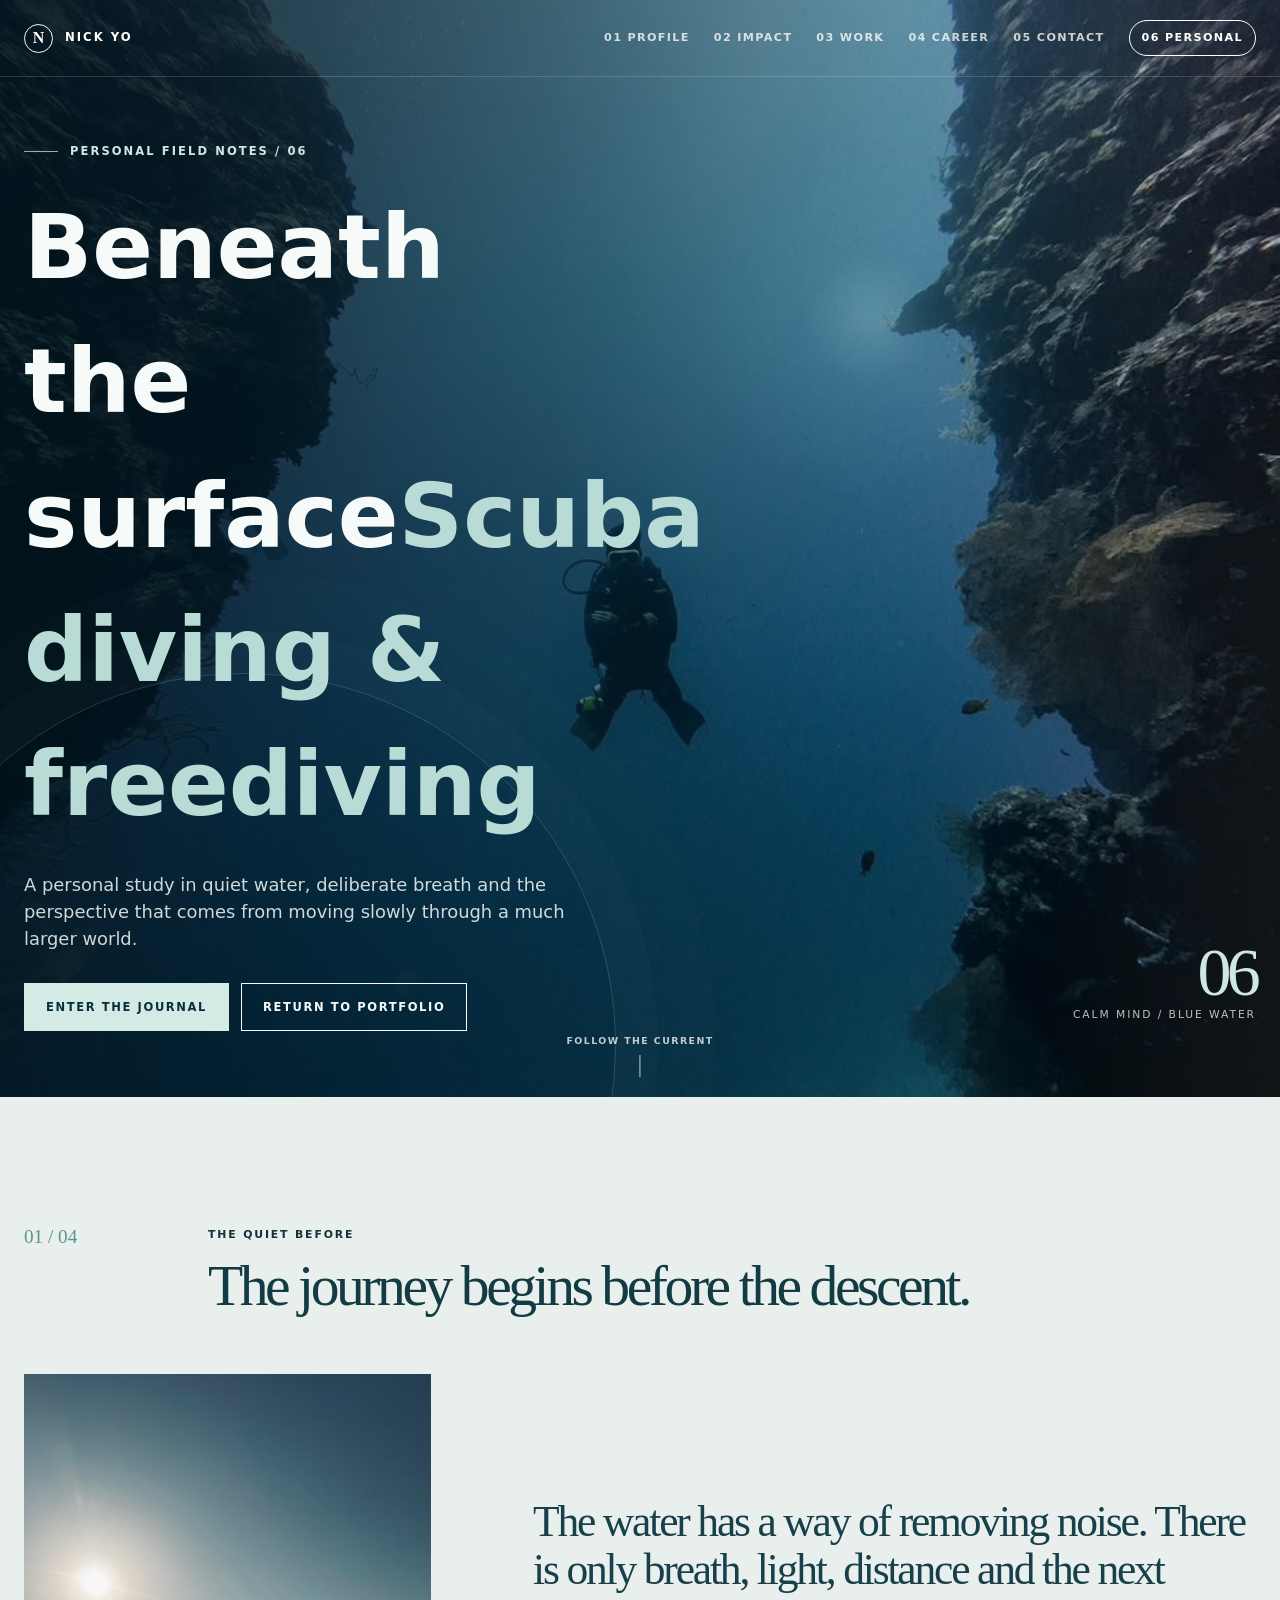
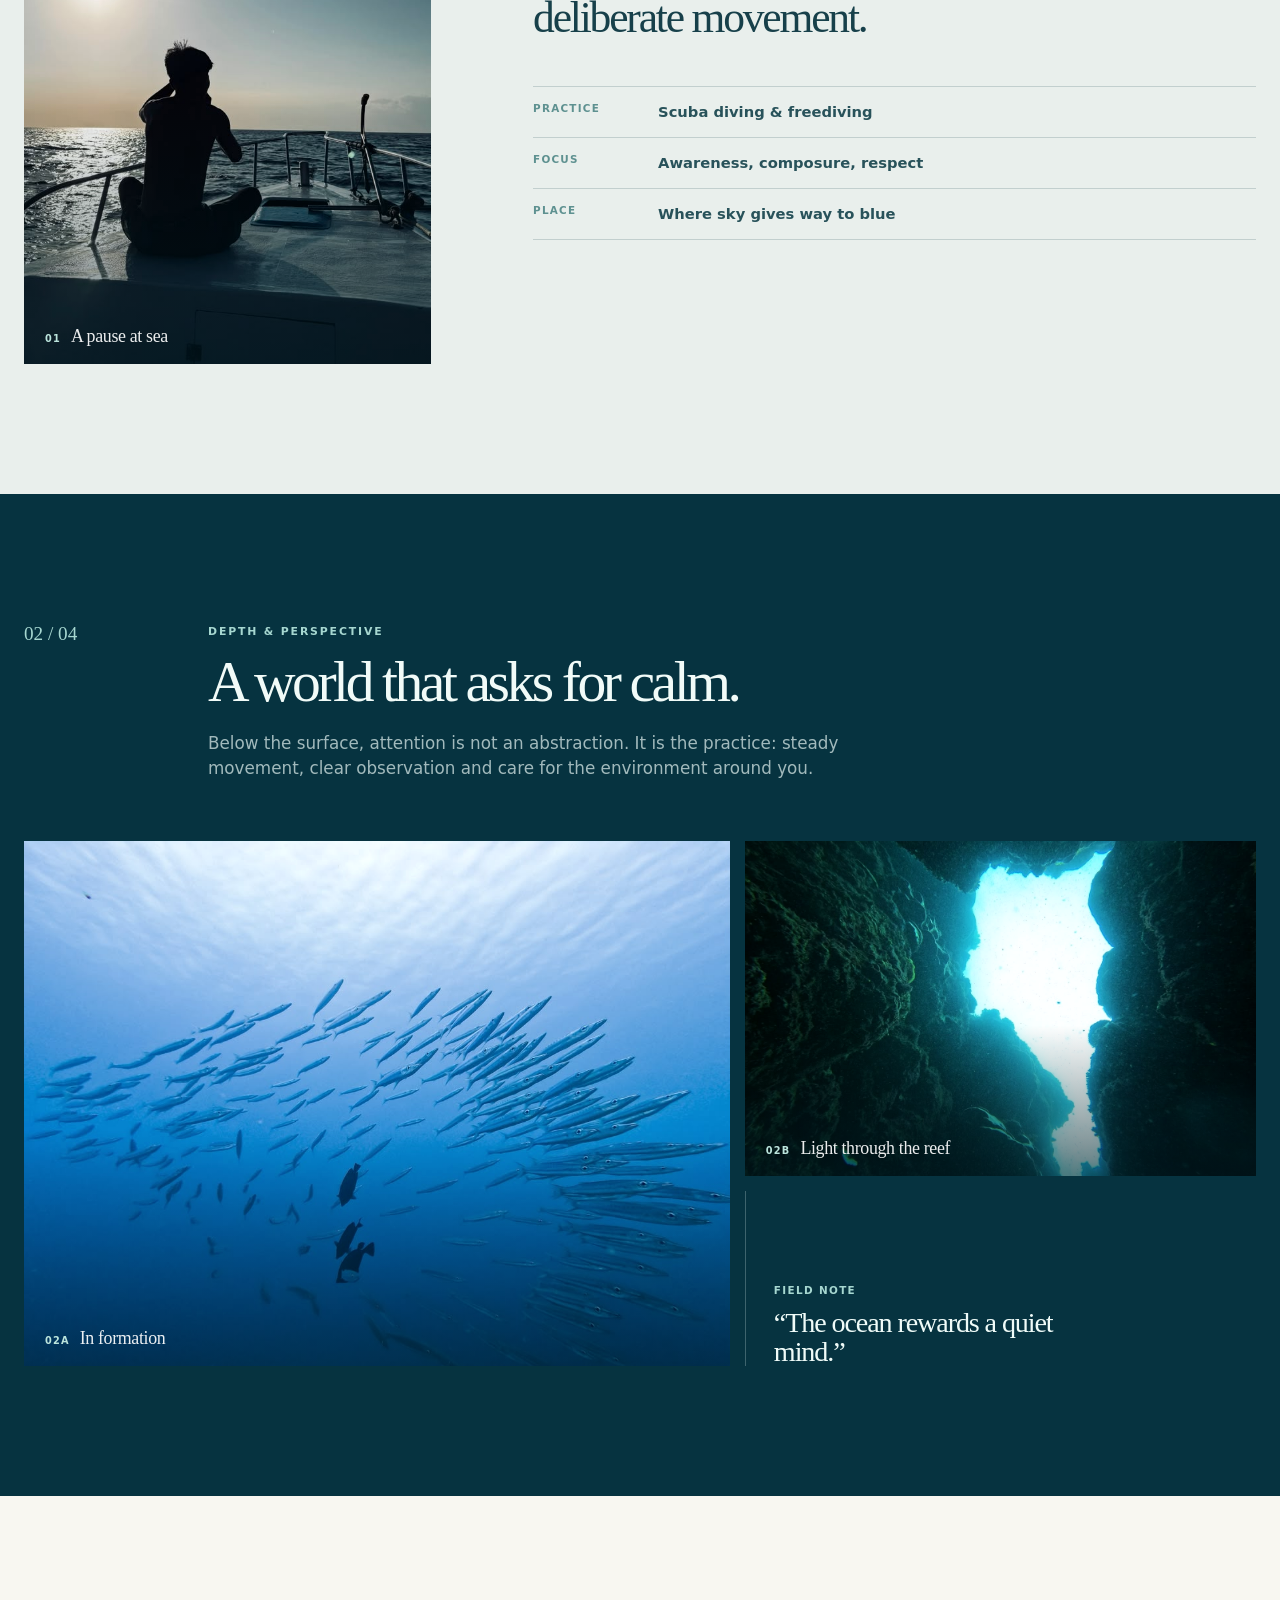
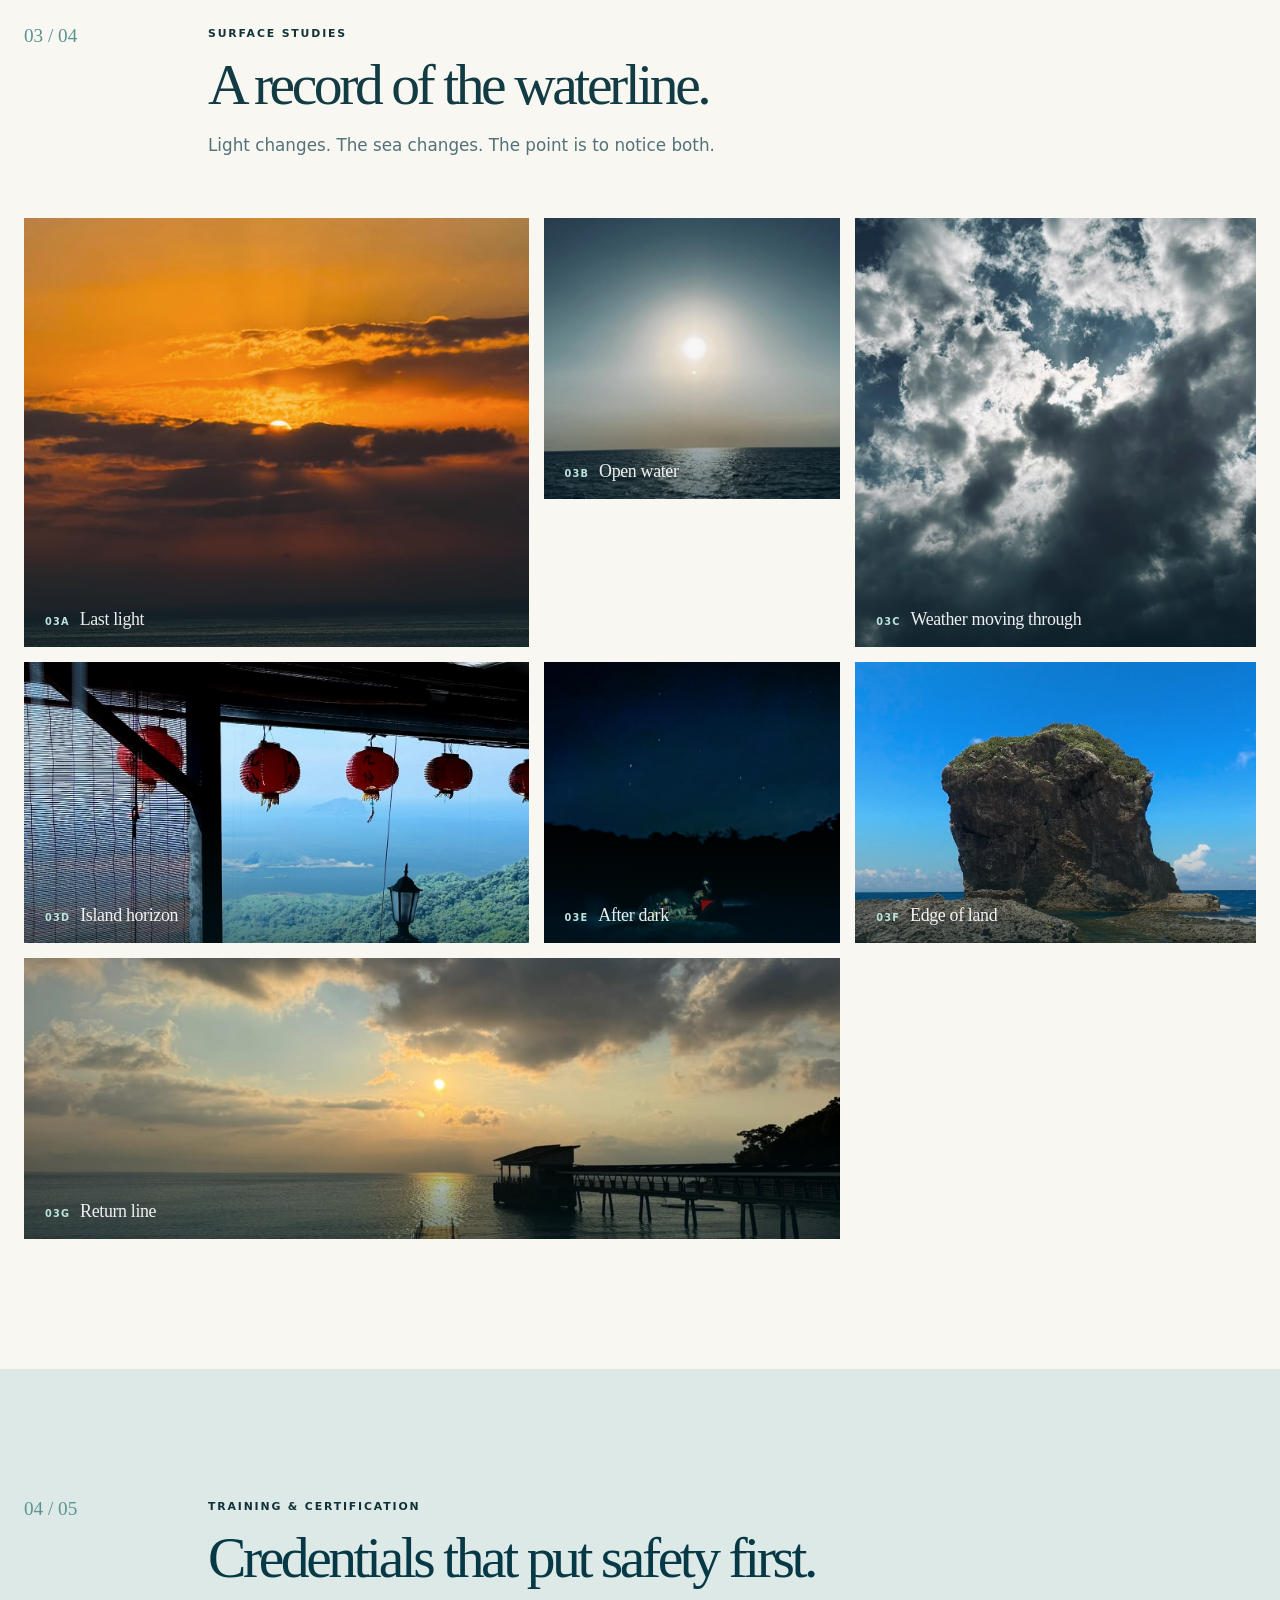
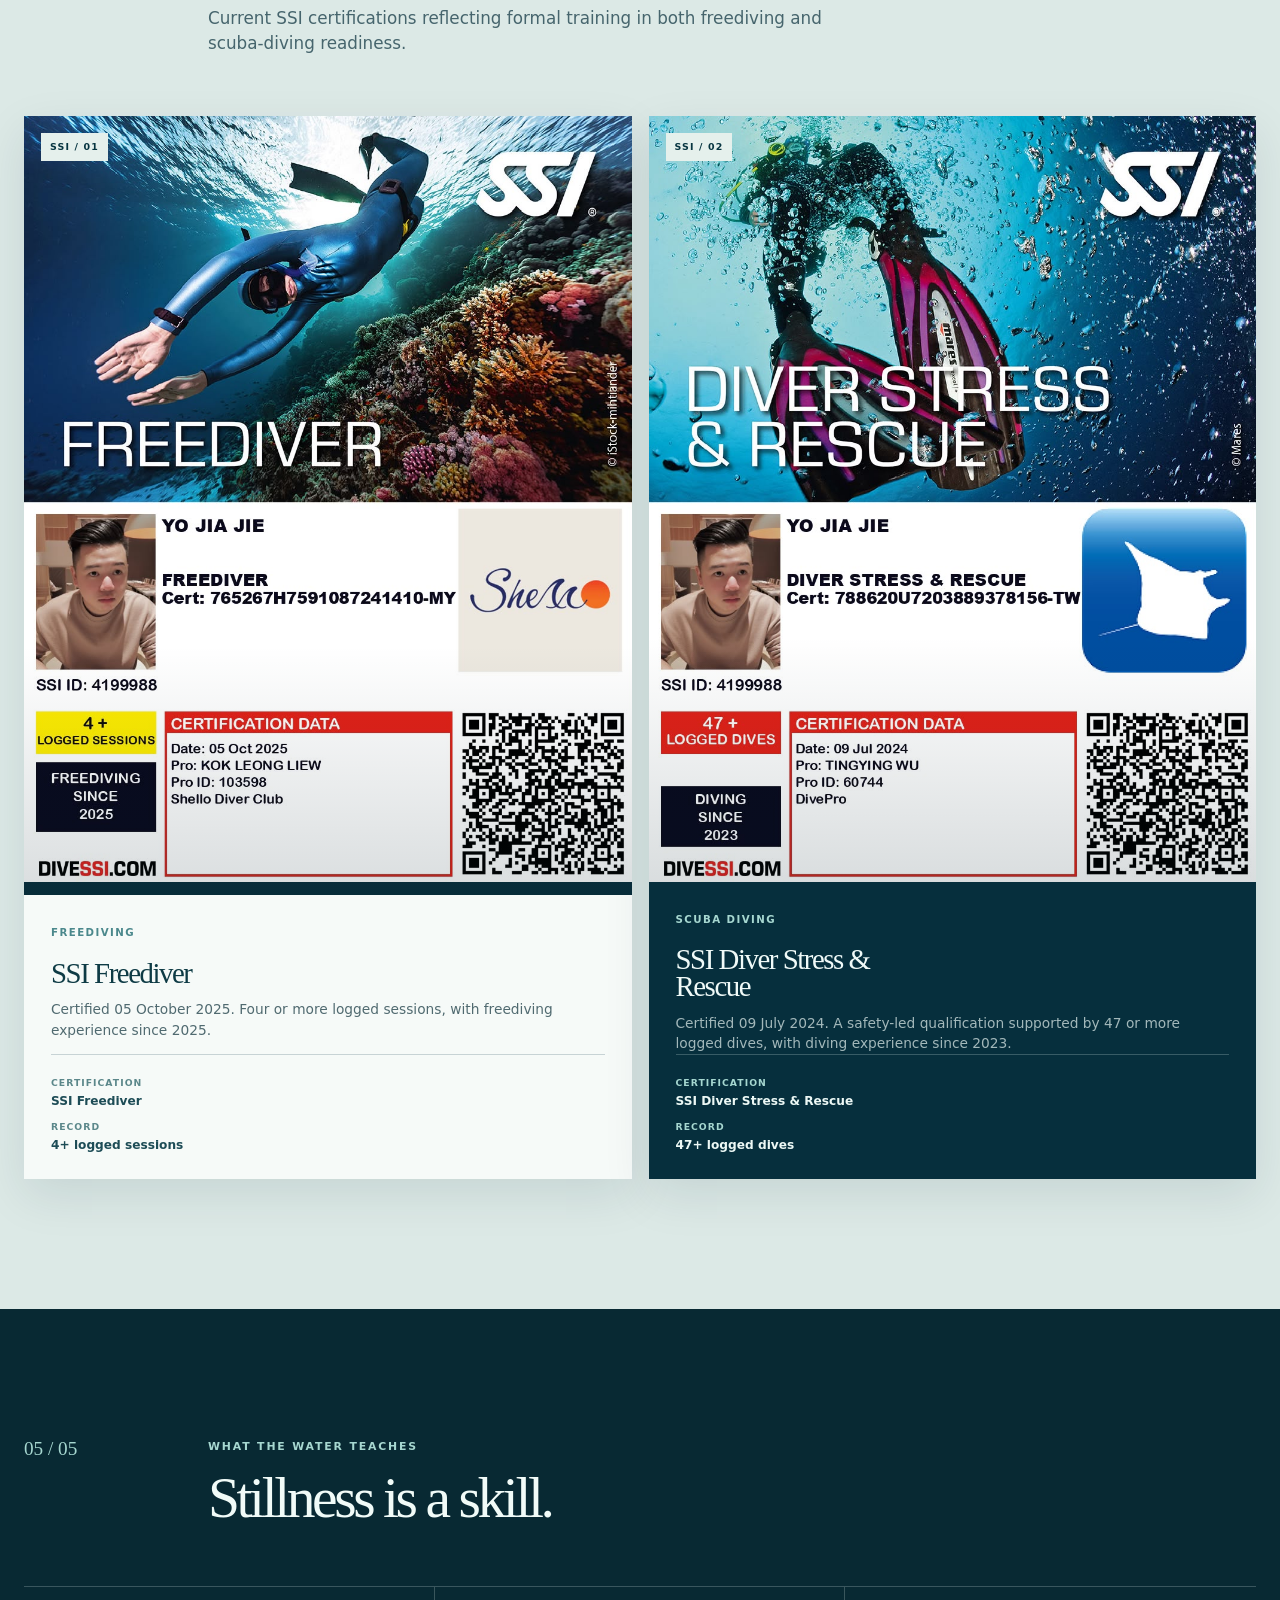
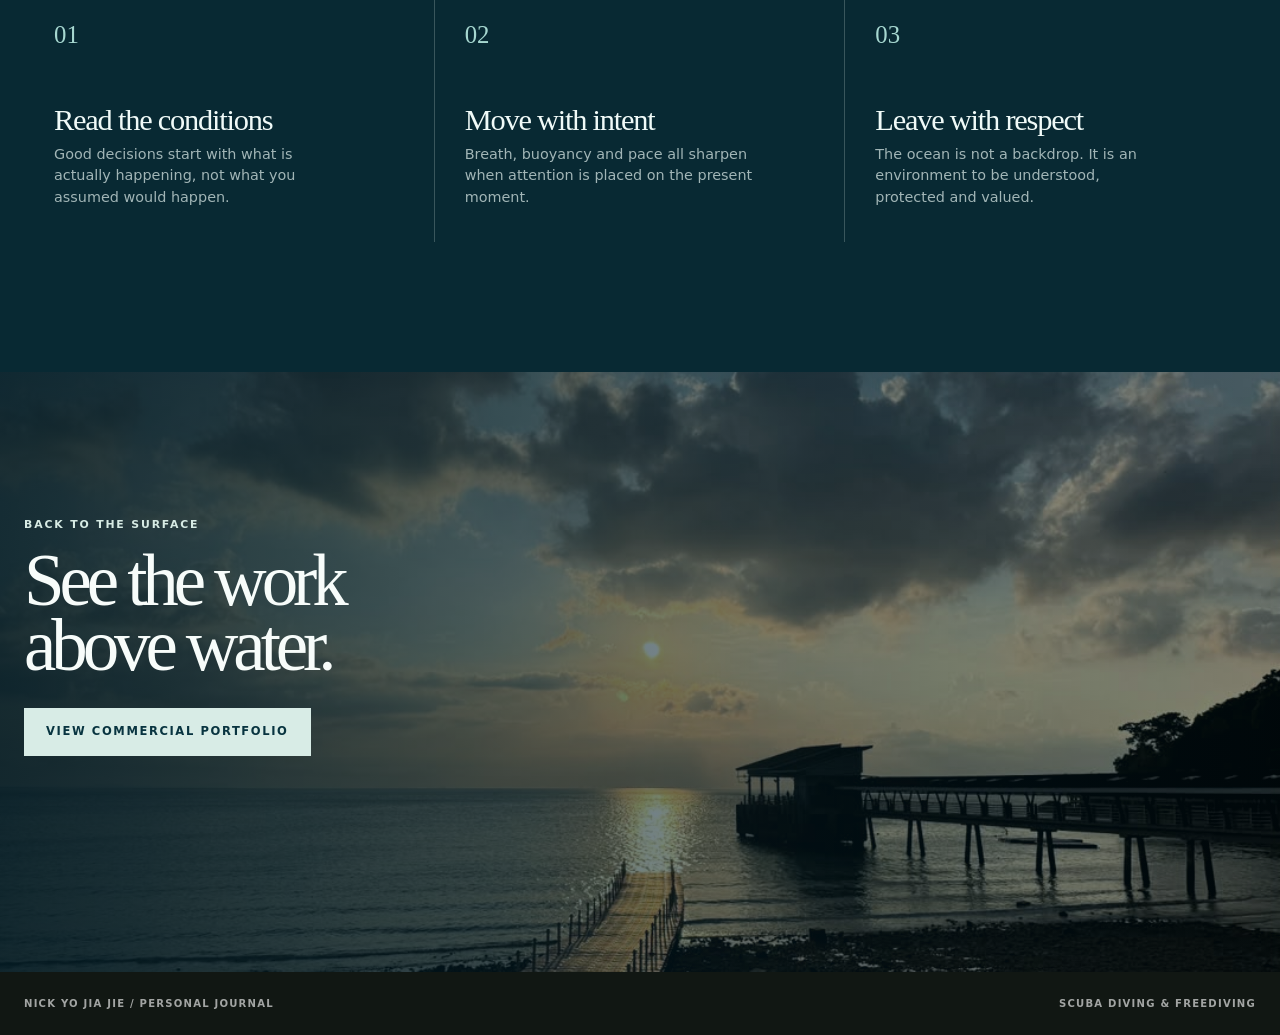
==== personal.html @ 257efd4b "Add files via upload" ====
<!doctype html>
<html lang="en">
<head>
  <meta charset="utf-8">
  <meta name="viewport" content="width=device-width, initial-scale=1">
  <meta name="description" content="Personal diving and freediving photography by Nick Yo Jia Jie.">
  <meta name="theme-color" content="#062a38">
  <title>Personal | Nick Yo Jia Jie</title>
  <link rel="stylesheet" href="assets/site.css">
</head>
<body class="personal-page">
  <header class="site-header">
    <div class="nav-wrap">
      <a class="brand" href="index.html" aria-label="Nick Yo Jia Jie portfolio home"><span class="brand-mark">N</span> Nick Yo</a>
      <nav class="desktop-nav" aria-label="Primary navigation">
        <a href="index.html#about">01 Profile</a>
        <a href="index.html#impact">02 Impact</a>
        <a href="index.html#work">03 Work</a>
        <a href="index.html#career">04 Career</a>
        <a href="index.html#contact">05 Contact</a>
        <a class="nav-personal active" href="#top" data-scroll>06 Personal</a>
      </nav>
      <button class="menu-toggle" type="button" aria-label="Open menu" aria-controls="mobile-menu" aria-expanded="false"><span></span></button>
    </div>
  </header>

  <nav id="mobile-menu" class="mobile-menu" aria-label="Mobile navigation">
    <a href="index.html#about">01 / Profile</a>
    <a href="index.html#impact">02 / Impact</a>
    <a href="index.html#work">03 / Selected work</a>
    <a href="index.html#career">04 / Career</a>
    <a href="index.html#contact">05 / Contact</a>
    <a href="#top" data-scroll>06 / Personal</a>
  </nav>

  <main id="top">
    <section class="personal-hero" aria-labelledby="personal-title">
      <img class="personal-hero-image" src="assets/personal/diver-passage.jpeg" alt="A scuba diver suspended between tall underwater rock walls">
      <div class="personal-hero-glow" aria-hidden="true"></div>
      <div class="personal-hero-content">
        <div>
          <div class="eyebrow">Personal field notes / 06</div>
          <h1 id="personal-title">Beneath<br>the surface<span class="sans-line">Scuba diving &amp; freediving</span></h1>
          <p class="hero-lead">A personal study in quiet water, deliberate breath and the perspective that comes from moving slowly through a much larger world.</p>
          <div class="hero-actions">
            <a class="button button-fill" href="#blue" data-scroll>Enter the journal</a>
            <a class="button" href="index.html">Return to portfolio</a>
          </div>
        </div>
        <div class="personal-hero-index" aria-label="Personal portfolio section six"><strong>06</strong><span>Calm mind / blue water</span></div>
      </div>
      <a class="hero-scroll" href="#blue" data-scroll>Follow the current</a>
    </section>

    <section id="blue" class="personal-section personal-section--mist" aria-labelledby="blue-title">
      <div class="container">
        <div class="personal-section-heading reveal">
          <div class="personal-number">01 / 04</div>
          <div>
            <span class="section-kicker">The quiet before</span>
            <h2 id="blue-title">The journey begins before the descent.</h2>
          </div>
        </div>
        <div class="personal-quiet-grid">
          <figure class="personal-portrait reveal">
            <img src="assets/personal/quiet-deck.jpeg" alt="A quiet moment on the deck of a boat at sea">
            <figcaption><span>01</span> A pause at sea</figcaption>
          </figure>
          <div class="personal-quiet-copy reveal">
            <p class="personal-display">The water has a way of removing noise. There is only breath, light, distance and the next deliberate movement.</p>
            <div class="personal-detail-lines">
              <div><span>Practice</span><strong>Scuba diving &amp; freediving</strong></div>
              <div><span>Focus</span><strong>Awareness, composure, respect</strong></div>
              <div><span>Place</span><strong>Where sky gives way to blue</strong></div>
            </div>
          </div>
        </div>
      </div>
    </section>

    <section class="personal-section personal-section--deep" aria-labelledby="depth-title">
      <div class="container">
        <div class="personal-section-heading personal-section-heading--light reveal">
          <div class="personal-number">02 / 04</div>
          <div>
            <span class="section-kicker">Depth &amp; perspective</span>
            <h2 id="depth-title">A world that asks for calm.</h2>
            <p>Below the surface, attention is not an abstraction. It is the practice: steady movement, clear observation and care for the environment around you.</p>
          </div>
        </div>
        <div class="personal-depth-grid">
          <figure class="depth-image depth-image--fish reveal"><img src="assets/personal/school-of-fish.jpeg" alt="A school of fish forming a wide blue circle underwater"><figcaption><span>02A</span> In formation</figcaption></figure>
          <figure class="depth-image depth-image--reef reveal"><img src="assets/personal/reef-window.jpeg" alt="Looking upward through a reef opening toward bright blue water"><figcaption><span>02B</span> Light through the reef</figcaption></figure>
          <div class="depth-note reveal"><span>Field note</span><p>“The ocean rewards a quiet mind.”</p></div>
        </div>
      </div>
    </section>

    <section class="personal-section personal-section--paper" aria-labelledby="journal-title">
      <div class="container">
        <div class="personal-section-heading reveal">
          <div class="personal-number">03 / 04</div>
          <div>
            <span class="section-kicker">Surface studies</span>
            <h2 id="journal-title">A record of the waterline.</h2>
            <p>Light changes. The sea changes. The point is to notice both.</p>
          </div>
        </div>
        <div class="personal-journal">
          <figure class="journal-card journal-card--sunset reveal"><img src="assets/personal/sunset-boats.jpeg" alt="Boats silhouetted at sunset on calm water"><figcaption><span>03A</span> Last light</figcaption></figure>
          <figure class="journal-card journal-card--open-water reveal"><img src="assets/personal/open-water.jpeg" alt="Sunlight reflecting over open ocean from a boat"><figcaption><span>03B</span> Open water</figcaption></figure>
          <figure class="journal-card journal-card--cloudbreak reveal"><img src="assets/personal/cloudbreak.jpeg" alt="Dramatic clouds opening to bright light"><figcaption><span>03C</span> Weather moving through</figcaption></figure>
          <figure class="journal-card journal-card--island reveal"><img src="assets/personal/island-view.jpeg" alt="Sea and distant islands framed by red lanterns"><figcaption><span>03D</span> Island horizon</figcaption></figure>
          <figure class="journal-card journal-card--night reveal"><img src="assets/personal/night-dive.jpeg" alt="A quiet night dive scene under a starry sky"><figcaption><span>03E</span> After dark</figcaption></figure>
          <figure class="journal-card journal-card--stack reveal"><img src="assets/personal/sea-stack.jpeg" alt="A dramatic sea stack under clear blue sky"><figcaption><span>03F</span> Edge of land</figcaption></figure>
          <figure class="journal-card journal-card--jetty reveal"><img src="assets/personal/jetty-sunset.jpeg" alt="A jetty stretching into a golden sunset over the sea"><figcaption><span>03G</span> Return line</figcaption></figure>
        </div>
      </div>
    </section>

    <section class="personal-section personal-section--credentials" aria-labelledby="credentials-title">
      <div class="container">
        <div class="personal-section-heading reveal">
          <div class="personal-number">04 / 05</div>
          <div>
            <span class="section-kicker">Training &amp; certification</span>
            <h2 id="credentials-title">Credentials that put safety first.</h2>
            <p>Current SSI certifications reflecting formal training in both freediving and scuba-diving readiness.</p>
          </div>
        </div>
        <div class="credential-layout">
          <article class="credential-card credential-card--freediving reveal">
            <div class="credential-image"><a href="assets/personal/ssi-freediver-certification.jpeg" target="_blank" rel="noreferrer" aria-label="Open full-size SSI Freediver certification"><img src="assets/personal/ssi-freediver-certification.jpeg" alt="Full SSI Freediver certification for Yo Jia Jie"></a><span>SSI / 01</span></div>
            <div class="credential-copy"><span>Freediving</span><h3>SSI Freediver</h3><p>Certified 05 October 2025. Four or more logged sessions, with freediving experience since 2025.</p><dl><div><dt>Certification</dt><dd>SSI Freediver</dd></div><div><dt>Record</dt><dd>4+ logged sessions</dd></div></dl></div>
          </article>
          <article class="credential-card credential-card--scuba reveal">
            <div class="credential-image"><a href="assets/personal/ssi-diver-stress-rescue-certification.jpeg" target="_blank" rel="noreferrer" aria-label="Open full-size SSI Diver Stress and Rescue certification"><img src="assets/personal/ssi-diver-stress-rescue-certification.jpeg" alt="Full SSI Diver Stress and Rescue certification for Yo Jia Jie"></a><span>SSI / 02</span></div>
            <div class="credential-copy"><span>Scuba diving</span><h3>SSI Diver Stress &amp; Rescue</h3><p>Certified 09 July 2024. A safety-led qualification supported by 47 or more logged dives, with diving experience since 2023.</p><dl><div><dt>Certification</dt><dd>SSI Diver Stress &amp; Rescue</dd></div><div><dt>Record</dt><dd>47+ logged dives</dd></div></dl></div>
          </article>
        </div>
      </div>
    </section>

    <section class="personal-section personal-section--principles" aria-labelledby="principles-title">
      <div class="container">
        <div class="personal-section-heading personal-section-heading--light reveal">
          <div class="personal-number">05 / 05</div>
          <div>
            <span class="section-kicker">What the water teaches</span>
            <h2 id="principles-title">Stillness is a skill.</h2>
          </div>
        </div>
        <div class="personal-principles">
          <article class="reveal"><span>01</span><h3>Read the conditions</h3><p>Good decisions start with what is actually happening, not what you assumed would happen.</p></article>
          <article class="reveal"><span>02</span><h3>Move with intent</h3><p>Breath, buoyancy and pace all sharpen when attention is placed on the present moment.</p></article>
          <article class="reveal"><span>03</span><h3>Leave with respect</h3><p>The ocean is not a backdrop. It is an environment to be understood, protected and valued.</p></article>
        </div>
      </div>
    </section>

    <section class="personal-return" aria-labelledby="return-title">
      <img src="assets/personal/jetty-sunset.jpeg" alt="Golden light over water beside a long jetty">
      <div class="personal-return-shade" aria-hidden="true"></div>
      <div class="container personal-return-content reveal">
        <span class="section-kicker">Back to the surface</span>
        <h2 id="return-title">See the work<br>above water.</h2>
        <a class="button button-fill" href="index.html#work">View commercial portfolio</a>
      </div>
    </section>
  </main>

  <footer class="site-footer"><div class="footer-wrap"><span>Nick Yo Jia Jie / Personal journal</span><span>Scuba diving &amp; freediving</span></div></footer>
  <script src="assets/site.js"></script>
</body>
</html>
---- assets/site.css ----
:root {
  --ink: #111713;
  --paper: #f5f4ef;
  --paper-deep: #e8e8df;
  --line: rgba(17, 23, 19, .16);
  --sage: #75846f;
  --moss: #2c3e33;
  --sand: #d9c7a8;
  --coral: #c7795c;
  --white: #fffefa;
  --serif: Georgia, 'Times New Roman', serif;
  --sans: Inter, ui-sans-serif, system-ui, -apple-system, BlinkMacSystemFont, 'Segoe UI', sans-serif;
  --max: 1280px;
}

* { box-sizing: border-box; }
html { scroll-behavior: smooth; }
body { margin: 0; background: var(--paper); color: var(--ink); font-family: var(--sans); line-height: 1.5; }
body.menu-open { overflow: hidden; }
a { color: inherit; text-decoration: none; }
button { font: inherit; }
::selection { background: var(--sand); color: var(--ink); }

.site-header { position: fixed; z-index: 50; inset: 0 0 auto; color: var(--white); border-bottom: 1px solid rgba(255,255,255,.16); transition: background .25s, color .25s, border-color .25s; }
.site-header.is-solid { background: rgba(245,244,239,.94); backdrop-filter: blur(14px); color: var(--ink); border-color: var(--line); }
.nav-wrap { width: min(calc(100% - 48px), var(--max)); min-height: 76px; margin: auto; display: flex; align-items: center; justify-content: space-between; gap: 32px; }
.brand { display: inline-flex; align-items: center; gap: 12px; font-size: .73rem; letter-spacing: .17em; font-weight: 700; text-transform: uppercase; white-space: nowrap; }
.brand-mark { width: 29px; height: 29px; border: 1px solid currentColor; border-radius: 50%; display: grid; place-items: center; font-family: var(--serif); font-size: 1rem; letter-spacing: 0; }
.desktop-nav { display: flex; align-items: center; gap: 24px; }
.desktop-nav a, .mobile-menu a { color: inherit; font-size: .7rem; font-weight: 700; letter-spacing: .12em; text-transform: uppercase; }
.desktop-nav a:not(.nav-personal) { opacity: .78; transition: opacity .2s; }
.desktop-nav a:hover, .desktop-nav a.active { opacity: 1; }
.nav-personal { display: inline-flex; align-items: center; gap: 7px; padding: 9px 12px; border: 1px solid currentColor; border-radius: 100px; }
.menu-toggle { display: none; align-items: center; justify-content: center; width: 42px; height: 42px; padding: 0; color: inherit; background: transparent; border: 0; cursor: pointer; }
.menu-toggle span, .menu-toggle::before, .menu-toggle::after { width: 21px; height: 1px; background: currentColor; content: ''; display: block; transition: transform .2s, opacity .2s; }
.menu-toggle span { margin: 5px 0; }
.menu-toggle[aria-expanded='true'] span { opacity: 0; }
.menu-toggle[aria-expanded='true']::before { transform: translateY(6px) rotate(45deg); }
.menu-toggle[aria-expanded='true']::after { transform: translateY(-6px) rotate(-45deg); }
.mobile-menu { display: none; }

.hero { min-height: 760px; position: relative; overflow: hidden; color: var(--white); background: #27362e; }
.hero::before { position: absolute; content: ''; inset: 0; background: linear-gradient(90deg, rgba(18,27,22,.9) 0%, rgba(18,27,22,.68) 45%, rgba(18,27,22,.22) 100%); z-index: 1; }
.hero::after { position: absolute; content: ''; width: 70vw; height: 70vw; right: -24vw; top: -30vw; border: 1px solid rgba(255,255,255,.18); border-radius: 50%; box-shadow: 0 0 0 64px rgba(255,255,255,.035), 0 0 0 128px rgba(255,255,255,.025); z-index: 1; }
.hero-photo { position: absolute; inset: 0; background-image: linear-gradient(90deg, #27362e 0%, transparent 55%), url('nick-yo.jpg'); background-size: cover; background-position: center 34%; filter: saturate(.83) contrast(1.04); }
.hero-photo::after { position: absolute; content: ''; inset: 0; background: linear-gradient(0deg, rgba(18,27,22,.55), transparent 45%); }
.hero-inner { width: min(calc(100% - 48px), var(--max)); min-height: 760px; margin: auto; position: relative; z-index: 2; display: grid; align-content: end; grid-template-columns: minmax(0, 1fr) auto; gap: 32px; padding: 150px 0 66px; }
.eyebrow { display: flex; align-items: center; gap: 12px; color: inherit; font-size: .72rem; line-height: 1.2; letter-spacing: .18em; font-weight: 700; text-transform: uppercase; }
.eyebrow::before { width: 34px; height: 1px; background: currentColor; content: ''; opacity: .72; }
.hero h1 { max-width: 820px; margin: 21px 0 20px; font-family: var(--serif); font-size: clamp(3.2rem, 7vw, 7.35rem); font-weight: 400; letter-spacing: -.065em; line-height: .91; }
.hero h1 .sans-line { display: block; margin-top: 11px; font-family: var(--sans); font-size: clamp(.8rem, 1.55vw, 1.27rem); letter-spacing: .23em; line-height: 1.4; font-weight: 700; text-transform: uppercase; }
.hero-lead { max-width: 570px; margin: 0; color: rgba(255,255,255,.83); font-size: clamp(1rem, 1.4vw, 1.18rem); }
.hero-actions { display: flex; flex-wrap: wrap; gap: 12px; margin-top: 31px; }
.button { display: inline-flex; align-items: center; justify-content: center; min-height: 48px; padding: 12px 21px; border: 1px solid currentColor; font-size: .72rem; font-weight: 750; letter-spacing: .14em; text-transform: uppercase; transition: transform .2s, background .2s, color .2s; }
.button:hover { transform: translateY(-2px); }
.button-fill { color: var(--ink); background: var(--white); border-color: var(--white); }
.button-fill:hover { background: var(--sand); border-color: var(--sand); }
.hero-index { align-self: end; display: flex; flex-direction: column; align-items: flex-end; gap: 8px; padding-bottom: 8px; }
.hero-index strong { font-family: var(--serif); font-size: 4.25rem; font-weight: 400; line-height: .8; letter-spacing: -.07em; }
.hero-index span { font-size: .67rem; letter-spacing: .18em; text-transform: uppercase; opacity: .75; }
.hero-scroll { position: absolute; z-index: 2; left: 50%; bottom: 20px; transform: translateX(-50%); display: grid; gap: 7px; justify-items: center; color: rgba(255,255,255,.75); font-size: .59rem; font-weight: 700; letter-spacing: .15em; text-transform: uppercase; }
.hero-scroll::after { width: 1px; height: 22px; background: currentColor; content: ''; }

.section { padding: 130px 0; }
.section--ink { color: var(--white); background: var(--ink); }
.section--paper-deep { background: var(--paper-deep); }
.container { width: min(calc(100% - 48px), var(--max)); margin: auto; }
.section-top { display: grid; grid-template-columns: 150px minmax(0, 1fr); gap: 34px; align-items: start; margin-bottom: 60px; }
.section-number { font-family: var(--serif); font-size: 1.2rem; color: var(--sage); line-height: 1; }
.section--ink .section-number { color: var(--sand); }
.section-kicker { display: block; margin-bottom: 14px; font-size: .68rem; letter-spacing: .17em; font-weight: 750; text-transform: uppercase; }
.section-title { max-width: 770px; margin: 0; font-family: var(--serif); font-size: clamp(2.5rem, 4.5vw, 4.55rem); font-weight: 400; line-height: .98; letter-spacing: -.06em; }
.section-summary { max-width: 740px; margin: 21px 0 0; color: #536158; font-size: 1.08rem; }
.section--ink .section-summary { color: rgba(255,255,255,.68); }

.about-grid { display: grid; grid-template-columns: 1.15fr .85fr; gap: 7vw; align-items: start; }
.display-copy { max-width: 700px; margin: 0; font-family: var(--serif); font-size: clamp(2rem, 3.3vw, 3.32rem); font-weight: 400; line-height: 1.12; letter-spacing: -.045em; }
.body-copy { color: #526056; }
.body-copy p { margin: 0 0 17px; }
.skills { display: flex; flex-wrap: wrap; gap: 9px; margin-top: 28px; }
.skill { padding: 8px 11px; border: 1px solid var(--line); color: var(--moss); border-radius: 99px; font-size: .72rem; font-weight: 650; }
.facts { margin: 35px 0 0; border-top: 1px solid var(--line); }
.facts div { display: grid; grid-template-columns: 105px 1fr; gap: 20px; padding: 15px 0; border-bottom: 1px solid var(--line); }
.facts dt { color: var(--sage); font-size: .67rem; font-weight: 750; letter-spacing: .12em; text-transform: uppercase; }
.facts dd { margin: 0; font-size: .92rem; font-weight: 600; }

.impact-grid { display: grid; grid-template-columns: repeat(4, 1fr); border: 1px solid rgba(255,255,255,.16); }
.impact { min-height: 235px; padding: 31px 27px; border-right: 1px solid rgba(255,255,255,.16); display: flex; flex-direction: column; justify-content: space-between; }
.impact:last-child { border-right: 0; }
.impact-number { font-family: var(--serif); color: var(--sand); font-size: clamp(3.1rem, 5.3vw, 5.2rem); font-weight: 400; line-height: .9; letter-spacing: -.07em; }
.impact-label { max-width: 180px; color: rgba(255,255,255,.76); font-size: .84rem; line-height: 1.35; }
.impact-source { margin-top: 16px; color: rgba(255,255,255,.47); font-size: .63rem; letter-spacing: .08em; text-transform: uppercase; }

.case-list { border-top: 1px solid var(--line); }
.case { position: relative; display: grid; grid-template-columns: 91px minmax(0, 1.05fr) minmax(0, .9fr) 110px; gap: 28px; align-items: center; padding: 31px 0; border-bottom: 1px solid var(--line); }
.case-index { font-family: var(--serif); color: var(--sage); font-size: 1.55rem; letter-spacing: -.05em; }
.case h3 { margin: 0 0 6px; font-family: var(--serif); font-size: clamp(1.5rem, 2.4vw, 2rem); font-weight: 400; letter-spacing: -.04em; }
.case-type { color: var(--sage); font-size: .67rem; font-weight: 750; letter-spacing: .11em; text-transform: uppercase; }
.case p { margin: 0; color: #566259; font-size: .93rem; }
.case-result { text-align: right; }
.case-result strong { display: block; color: var(--moss); font-family: var(--serif); font-size: 1.85rem; font-weight: 400; line-height: .95; letter-spacing: -.05em; }
.case-result span { display: block; margin-top: 7px; color: var(--sage); font-size: .62rem; letter-spacing: .1em; font-weight: 750; text-transform: uppercase; }

.timeline { margin-left: 150px; border-top: 1px solid var(--line); }
.role { display: grid; grid-template-columns: 150px minmax(0, 1fr); gap: 31px; padding: 33px 0; border-bottom: 1px solid var(--line); }
.role-date { color: var(--sage); font-size: .7rem; font-weight: 750; line-height: 1.4; letter-spacing: .09em; text-transform: uppercase; }
.role h3 { margin: 0; font-family: var(--serif); font-size: 1.65rem; font-weight: 400; line-height: 1.07; letter-spacing: -.04em; }
.role-company { margin: 6px 0 13px; color: var(--sage); font-size: .87rem; }
.role p { max-width: 700px; margin: 0; color: #536157; font-size: .95rem; }

.recognition { display: grid; grid-template-columns: 1.3fr .7fr; gap: 7vw; }
.awards { list-style: none; margin: 0; padding: 0; border-top: 1px solid var(--line); }
.awards li { display: grid; grid-template-columns: 55px 1fr; gap: 18px; align-items: baseline; padding: 17px 0; border-bottom: 1px solid var(--line); }
.award-index { color: var(--sage); font-family: var(--serif); font-size: 1.2rem; }
.awards strong { font-family: var(--serif); font-size: 1.31rem; font-weight: 400; line-height: 1.14; letter-spacing: -.025em; }
.award-detail { display: block; margin-top: 3px; color: #5b675d; font-size: .86rem; }
.education-card { padding: 31px; background: var(--moss); color: var(--white); }
.education-card .section-kicker { color: var(--sand); }
.education-card h3 { margin: 33px 0 10px; font-family: var(--serif); font-size: 2.25rem; font-weight: 400; line-height: 1; letter-spacing: -.05em; }
.education-card p { margin: 0; color: rgba(255,255,255,.7); }
.education-card .year { margin-top: 31px; color: var(--sand); font-size: .77rem; font-weight: 750; letter-spacing: .15em; }

.contact-panel { position: relative; overflow: hidden; padding: 70px 6.2vw; color: var(--white); background: var(--moss); }
.contact-panel::after { position: absolute; right: -10vw; bottom: -24vw; width: 48vw; height: 48vw; border: 1px solid rgba(255,255,255,.18); border-radius: 50%; content: ''; }
.contact-panel > * { position: relative; z-index: 1; }
.contact-grid { display: grid; grid-template-columns: minmax(0, 1.1fr) .9fr; gap: 65px; align-items: end; }
.contact-grid h2 { max-width: 680px; margin: 12px 0 0; font-family: var(--serif); font-size: clamp(3rem, 5.7vw, 5.65rem); font-weight: 400; line-height: .9; letter-spacing: -.07em; }
.contact-links { display: grid; }
.contact-link { display: flex; justify-content: space-between; gap: 18px; padding: 17px 0; border-top: 1px solid rgba(255,255,255,.24); color: rgba(255,255,255,.85); font-size: .92rem; }
.contact-link:last-child { border-bottom: 1px solid rgba(255,255,255,.24); }
.contact-link span { color: var(--sand); font-size: .64rem; font-weight: 750; letter-spacing: .13em; text-transform: uppercase; }
.contact-link:hover { color: var(--white); }

.site-footer { padding: 24px 0; background: var(--ink); color: rgba(255,255,255,.61); }
.footer-wrap { width: min(calc(100% - 48px), var(--max)); margin: auto; display: flex; align-items: center; justify-content: space-between; gap: 20px; font-size: .63rem; font-weight: 700; letter-spacing: .12em; text-transform: uppercase; }

/* Personal page */
.personal-hero { min-height: 100vh; position: relative; overflow: hidden; color: var(--white); background: #082b35; }
.personal-hero::before { position: absolute; inset: 0; background: radial-gradient(circle at 73% 28%, rgba(184,218,209,.43), transparent 7%), radial-gradient(circle at 75% 32%, rgba(119,183,172,.13), transparent 30%), linear-gradient(160deg, #183f48, #052833 60%, #021a23); content: ''; }
.personal-hero::after { position: absolute; inset: -20% -10% 0; opacity: .65; background: repeating-radial-gradient(ellipse at 70% 6%, transparent 0 23px, rgba(189,219,211,.16) 24px 25px, transparent 26px 48px); content: ''; transform: rotate(-10deg); }
.personal-hero .hero-inner { min-height: 100vh; }
.personal-hero .hero-index strong { color: #b7ded4; }
.diver-orb { position: absolute; z-index: 1; width: clamp(240px, 33vw, 490px); aspect-ratio: 1; top: 23%; right: 12%; border: 1px solid rgba(203,235,227,.42); border-radius: 50%; box-shadow: 0 0 0 32px rgba(203,235,227,.04), 0 0 0 90px rgba(203,235,227,.025); }
.diver-orb::before { position: absolute; width: 42%; height: 14%; left: 25%; top: 48%; border-radius: 50% 60% 40% 50%; background: rgba(220,241,235,.74); content: ''; transform: rotate(-24deg); filter: blur(1px); }
.diver-orb::after { position: absolute; width: 16%; height: 16%; left: 42%; top: 29%; border-radius: 50%; background: rgba(220,241,235,.74); content: ''; }
.personal-hero .hero-photo { display: none; }
.personal-hero h1 { max-width: 950px; }
.personal-hero h1 .sans-line { color: #b7ded4; }
.personal-hero .button-fill { color: #082b35; background: #cfe5de; border-color: #cfe5de; }
.personal-hero .button-fill:hover { background: var(--white); border-color: var(--white); }
.personal-intro { display: grid; grid-template-columns: 1.3fr .7fr; gap: 8vw; }
.personal-intro .display-copy { color: #123844; }
.personal-notes { border-top: 1px solid var(--line); }
.personal-notes div { padding: 16px 0; border-bottom: 1px solid var(--line); }
.personal-notes strong { display: block; color: #35606b; font-size: .67rem; letter-spacing: .13em; text-transform: uppercase; }
.personal-notes span { display: block; margin-top: 4px; font-family: var(--serif); font-size: 1.32rem; line-height: 1.05; letter-spacing: -.025em; }
.ocean-grid { display: grid; grid-template-columns: repeat(3, 1fr); gap: 14px; }
.ocean-card { min-height: 360px; position: relative; display: flex; flex-direction: column; justify-content: flex-end; overflow: hidden; padding: 30px; color: var(--white); background: #174954; }
.ocean-card::before { position: absolute; inset: 0; content: ''; opacity: .75; transition: transform .5s; }
.ocean-card:hover::before { transform: scale(1.07); }
.ocean-card:nth-child(1)::before { background: radial-gradient(circle at 70% 24%, #d0e6d7 0 4%, transparent 4.5%), radial-gradient(circle at 27% 62%, #96ccc2 0 3%, transparent 3.5%), linear-gradient(150deg, transparent 0 32%, rgba(208,235,225,.23) 32% 34%, transparent 34% 100%), linear-gradient(170deg, #477e88, #123b49 66%, #092b38); }
.ocean-card:nth-child(2)::before { background: radial-gradient(ellipse at 56% 120%, #72a5a2 0 38%, transparent 38.5%), repeating-radial-gradient(ellipse at 38% 18%, transparent 0 22px, rgba(207,231,218,.23) 23px 24px, transparent 25px 43px), linear-gradient(170deg, #336a78, #0c3544 74%); }
.ocean-card:nth-child(3)::before { background: radial-gradient(circle at 67% 20%, rgba(219,238,222,.78) 0 4%, transparent 4.5%), radial-gradient(circle at 27% 40%, rgba(219,238,222,.44) 0 2%, transparent 2.5%), linear-gradient(180deg, #2e6b77, #0c3544 78%); }
.ocean-card > * { position: relative; z-index: 1; }
.ocean-card .card-index { color: #cce7dc; font-family: var(--serif); font-size: 1.55rem; }
.ocean-card h3 { margin: 45px 0 5px; font-family: var(--serif); font-size: 2.15rem; font-weight: 400; line-height: 1; letter-spacing: -.045em; }
.ocean-card p { max-width: 260px; margin: 0; color: rgba(255,255,255,.75); font-size: .88rem; }
.practice-list { border-top: 1px solid var(--line); }
.practice { display: grid; grid-template-columns: 84px 1fr 1fr; gap: 32px; padding: 29px 0; border-bottom: 1px solid var(--line); }
.practice-no { color: #4c8991; font-family: var(--serif); font-size: 1.6rem; }
.practice h3 { margin: 0; color: #123844; font-family: var(--serif); font-size: 1.68rem; font-weight: 400; line-height: 1; letter-spacing: -.03em; }
.practice p { margin: 0; color: #526866; font-size: .93rem; }
.personal-cta { background: #082b35; }
.personal-cta .contact-panel { background: transparent; }

.reveal { opacity: 0; transform: translateY(14px); transition: opacity .6s ease, transform .6s ease; }
.reveal.is-visible { opacity: 1; transform: none; }

@media (max-width: 900px) {
  .desktop-nav { display: none; }
  .menu-toggle { display: block; }
  .mobile-menu { position: fixed; inset: 76px 0 0; z-index: 40; padding: 31px 24px; color: var(--ink); background: var(--paper); transform: translateX(100%); transition: transform .25s ease; }
  .mobile-menu.is-open { display: block; transform: translateX(0); }
  .mobile-menu a { display: block; padding: 18px 0; border-bottom: 1px solid var(--line); font-size: .92rem; }
  .hero, .hero-inner { min-height: 690px; }
  .hero-inner { grid-template-columns: 1fr; }
  .hero-index { display: none; }
  .impact-grid { grid-template-columns: repeat(2, 1fr); }
  .impact:nth-child(2) { border-right: 0; }
  .impact:nth-child(-n+2) { border-bottom: 1px solid rgba(255,255,255,.16); }
  .case { grid-template-columns: 55px minmax(0, 1fr) 108px; }
  .case p { grid-column: 2 / -1; }
  .timeline { margin-left: 0; }
  .recognition, .about-grid, .personal-intro { grid-template-columns: 1fr; gap: 42px; }
  .diver-orb { right: -8%; top: 20%; opacity: .7; }
}

@media (max-width: 650px) {
  .nav-wrap, .container, .hero-inner, .footer-wrap { width: min(calc(100% - 32px), var(--max)); }
  .nav-wrap { min-height: 67px; }
  .mobile-menu { inset: 67px 0 0; }
  .brand { font-size: .65rem; }
  .hero, .hero-inner { min-height: 630px; }
  .hero-inner { padding: 118px 0 66px; }
  .hero h1 { font-size: clamp(3.15rem, 15vw, 4.45rem); }
  .hero h1 .sans-line { margin-top: 16px; font-size: .68rem; letter-spacing: .16em; }
  .hero::after { width: 100vw; height: 100vw; right: -47vw; top: -19vw; }
  .section { padding: 87px 0; }
  .section-top { grid-template-columns: 1fr; gap: 14px; margin-bottom: 38px; }
  .section-title { font-size: clamp(2.45rem, 12vw, 3.65rem); }
  .section-summary { font-size: 1rem; }
  .facts div { grid-template-columns: 90px 1fr; gap: 14px; }
  .impact-grid { grid-template-columns: 1fr; }
  .impact { min-height: 185px; border-right: 0; border-bottom: 1px solid rgba(255,255,255,.16); }
  .impact:last-child { border-bottom: 0; }
  .case { grid-template-columns: 43px 1fr; gap: 14px; padding: 25px 0; }
  .case p { grid-column: 2; }
  .case-result { grid-column: 2; text-align: left; display: flex; align-items: baseline; gap: 10px; }
  .case-result span { margin: 0; }
  .role { grid-template-columns: 1fr; gap: 8px; padding: 28px 0; }
  .recognition { gap: 30px; }
  .education-card { padding: 27px; }
  .contact-panel { padding: 67px 24px; }
  .contact-grid { grid-template-columns: 1fr; gap: 46px; }
  .contact-link { display: grid; gap: 4px; }
  .contact-link span { grid-row: 1; }
  .footer-wrap { align-items: flex-start; flex-direction: column; }
  .ocean-grid { grid-template-columns: 1fr; }
  .ocean-card { min-height: 285px; }
  .practice { grid-template-columns: 48px 1fr; gap: 13px; }
  .practice p { grid-column: 2; }
  .personal-hero .hero-inner { min-height: 100vh; }
  .diver-orb { width: 280px; right: -25%; top: 27%; }
}

@media (prefers-reduced-motion: reduce) {
  html { scroll-behavior: auto; }
  *, *::before, *::after { transition-duration: .01ms !important; animation-duration: .01ms !important; animation-iteration-count: 1 !important; }
}

/* Personal page - photographic aquatic redesign */
.personal-page { background: #e9efec; color: #12323a; }
.personal-page .site-header.is-solid { background: rgba(233, 239, 236, .94); color: #12323a; border-color: rgba(18, 50, 58, .16); }
.personal-page .mobile-menu { color: #12323a; background: #e9efec; }
.personal-hero { min-height: 100svh; position: relative; isolation: isolate; color: #f6fbfa; background: #062a38; }
.personal-hero::before { z-index: 1; background: linear-gradient(90deg, rgba(1, 21, 31, .86) 0%, rgba(2, 31, 43, .64) 43%, rgba(3, 34, 47, .12) 100%); }
.personal-hero::after { z-index: 1; inset: auto auto -25vw -10vw; width: 58vw; height: 58vw; opacity: .42; background: none; border: 1px solid rgba(207, 241, 235, .42); border-radius: 50%; box-shadow: 0 0 0 42px rgba(207, 241, 235, .04), 0 0 0 100px rgba(207, 241, 235, .022); transform: none; }
.personal-hero-image { position: absolute; z-index: 0; inset: 0; width: 100%; height: 100%; object-fit: cover; object-position: center 50%; filter: saturate(.85) contrast(1.03); }
.personal-hero-glow { position: absolute; z-index: 1; width: 30vw; height: 30vw; right: 17vw; top: 14vh; border-radius: 50%; background: radial-gradient(circle, rgba(205, 245, 241, .21), rgba(150, 230, 229, .055) 24%, transparent 68%); filter: blur(4px); }
.personal-hero-content { width: min(calc(100% - 48px), var(--max)); min-height: 100svh; margin: auto; position: relative; z-index: 2; display: grid; align-content: end; grid-template-columns: minmax(0, 1fr) auto; gap: 32px; padding: 145px 0 66px; }
.personal-hero .eyebrow { color: #cde8e2; }
.personal-hero h1 { max-width: 870px; margin: 21px 0 20px; font-size: clamp(3.2rem, 7vw, 7.35rem); }
.personal-hero h1 .sans-line { color: #b8dbd6; }
.personal-hero .hero-lead { max-width: 560px; color: rgba(246, 251, 250, .84); }
.personal-hero .button-fill { color: #082f3b; background: #d4ebe5; border-color: #d4ebe5; }
.personal-hero .button-fill:hover { background: #fffefa; border-color: #fffefa; }
.personal-hero-index { align-self: end; display: flex; flex-direction: column; align-items: flex-end; gap: 8px; padding-bottom: 8px; }
.personal-hero-index strong { color: #cce8e0; font-family: var(--serif); font-size: 4.25rem; font-weight: 400; line-height: .8; letter-spacing: -.07em; }
.personal-hero-index span { color: rgba(246, 251, 250, .75); font-size: .67rem; letter-spacing: .18em; text-transform: uppercase; }
.personal-hero .hero-scroll { z-index: 3; }

.personal-section { padding: 130px 0; }
.personal-section--mist { background: #e9efec; }
.personal-section--paper { background: #f8f7f1; }
.personal-section--deep { color: #eaf7f4; background: #063340; }
.personal-section--principles { color: #ebf7f5; background: #082933; }
.personal-section-heading { display: grid; grid-template-columns: 150px minmax(0, 1fr); gap: 34px; align-items: start; margin-bottom: 60px; }
.personal-number { color: #5b9292; font-family: var(--serif); font-size: 1.2rem; line-height: 1; }
.personal-section-heading h2 { max-width: 820px; margin: 0; color: #123b43; font-family: var(--serif); font-size: clamp(2.5rem, 4.5vw, 4.55rem); font-weight: 400; line-height: .98; letter-spacing: -.06em; }
.personal-section-heading p { max-width: 660px; margin: 20px 0 0; color: #547179; font-size: 1.05rem; }
.personal-section-heading--light .personal-number { color: #a6d7d0; }
.personal-section-heading--light h2 { color: #f1fbf8; }
.personal-section-heading--light p { color: rgba(232, 247, 243, .69); }
.personal-section-heading--light .section-kicker { color: #a6d7d0; }

.personal-quiet-grid { display: grid; grid-template-columns: minmax(260px, .72fr) minmax(0, 1.28fr); gap: clamp(38px, 8vw, 110px); align-items: center; }
.personal-portrait { min-height: 590px; position: relative; margin: 0; overflow: hidden; background: #073846; }
.personal-portrait::after, .depth-image::after, .journal-card::after { position: absolute; z-index: 1; inset: 0; background: linear-gradient(180deg, transparent 55%, rgba(0, 26, 34, .58)); content: ''; pointer-events: none; }
.personal-portrait img { display: block; width: 100%; height: 100%; position: absolute; inset: 0; object-fit: cover; object-position: center; filter: saturate(.83) contrast(1.04); }
.personal-portrait figcaption, .depth-image figcaption, .journal-card figcaption { position: absolute; z-index: 2; left: 21px; right: 21px; bottom: 18px; display: flex; align-items: baseline; gap: 10px; color: rgba(255, 255, 255, .92); font-family: var(--serif); font-size: 1.12rem; line-height: 1; letter-spacing: -.02em; }
.personal-portrait figcaption span, .depth-image figcaption span, .journal-card figcaption span { color: #bbe4dc; font-family: var(--sans); font-size: .61rem; font-weight: 750; letter-spacing: .12em; text-transform: uppercase; }
.personal-display { max-width: 720px; margin: 0; color: #17404a; font-family: var(--serif); font-size: clamp(2.05rem, 3.4vw, 3.48rem); line-height: 1.1; letter-spacing: -.05em; }
.personal-detail-lines { margin-top: 44px; border-top: 1px solid rgba(18, 61, 69, .18); }
.personal-detail-lines div { display: grid; grid-template-columns: 105px minmax(0, 1fr); gap: 20px; padding: 14px 0; border-bottom: 1px solid rgba(18, 61, 69, .18); }
.personal-detail-lines span { color: #5e9190; font-size: .65rem; font-weight: 750; letter-spacing: .12em; text-transform: uppercase; }
.personal-detail-lines strong { color: #28525a; font-size: .92rem; font-weight: 600; }

.personal-depth-grid { display: grid; grid-template-columns: 1.16fr .84fr; grid-template-rows: 335px 175px; gap: 15px; }
.depth-image { position: relative; margin: 0; overflow: hidden; background: #0a4d5b; }
.depth-image img { display: block; width: 100%; height: 100%; object-fit: cover; filter: saturate(.93) contrast(1.04); transition: transform .7s ease; }
.depth-image:hover img, .journal-card:hover img, .personal-portrait:hover img { transform: scale(1.035); }
.depth-image--fish { grid-row: 1 / 3; }
.depth-image--fish img { object-position: center; }
.depth-image--reef img { object-position: center; }
.depth-note { display: flex; flex-direction: column; justify-content: end; padding: 25px 0 0 28px; border-left: 1px solid rgba(233, 249, 245, .25); }
.depth-note span { color: #a6d7d0; font-size: .65rem; font-weight: 750; letter-spacing: .13em; text-transform: uppercase; }
.depth-note p { max-width: 310px; margin: 10px 0 0; color: #effbf8; font-family: var(--serif); font-size: clamp(1.55rem, 2.2vw, 2.2rem); line-height: 1.03; letter-spacing: -.04em; }

.personal-journal { display: grid; grid-template-columns: repeat(12, minmax(0, 1fr)); grid-auto-rows: 133px; gap: 15px; }
.journal-card { position: relative; overflow: hidden; margin: 0; background: #174f5c; }
.journal-card img { display: block; width: 100%; height: 100%; object-fit: cover; filter: saturate(.85) contrast(1.03); transition: transform .7s ease; }
.journal-card--sunset { grid-column: 1 / 6; grid-row: span 3; }
.journal-card--open-water { grid-column: 6 / 9; grid-row: span 2; }
.journal-card--cloudbreak { grid-column: 9 / 13; grid-row: span 3; }
.journal-card--island { grid-column: 1 / 6; grid-row: span 2; }
.journal-card--night { grid-column: 6 / 9; grid-row: span 2; }
.journal-card--stack { grid-column: 9 / 13; grid-row: span 2; }
.journal-card--jetty { grid-column: 1 / 9; grid-row: span 2; }
.journal-card--jetty img { object-position: center; }

.personal-principles { display: grid; grid-template-columns: repeat(3, 1fr); border-top: 1px solid rgba(232, 247, 243, .22); }
.personal-principles article { min-height: 255px; padding: 29px 30px 25px; border-right: 1px solid rgba(232, 247, 243, .22); }
.personal-principles article:last-child { border-right: 0; }
.personal-principles span { color: #a6d7d0; font-family: var(--serif); font-size: 1.55rem; }
.personal-principles h3 { margin: 52px 0 8px; color: #f0faf8; font-family: var(--serif); font-size: 1.9rem; font-weight: 400; line-height: 1; letter-spacing: -.04em; }
.personal-principles p { max-width: 290px; margin: 0; color: rgba(235, 247, 245, .68); font-size: .9rem; line-height: 1.5; }

.personal-return { min-height: 600px; position: relative; display: grid; align-items: end; overflow: hidden; color: #f8fcfb; background: #0b3440; }
.personal-return > img { position: absolute; inset: 0; width: 100%; height: 100%; object-fit: cover; object-position: center; filter: saturate(.7) contrast(1.05); }
.personal-return-shade { position: absolute; inset: 0; background: linear-gradient(90deg, rgba(1, 27, 37, .84), rgba(1, 27, 37, .28)); }
.personal-return-content { position: relative; z-index: 1; padding-bottom: 71px; }
.personal-return .section-kicker { color: #d7ebe4; }
.personal-return h2 { max-width: 670px; margin: 0 0 29px; color: #f7fcfa; font-family: var(--serif); font-size: clamp(3rem, 5.7vw, 5.65rem); font-weight: 400; line-height: .9; letter-spacing: -.07em; }
.personal-return .button-fill { color: #083440; background: #d8ece6; border-color: #d8ece6; }

@media (max-width: 900px) {
  .personal-hero-content { grid-template-columns: 1fr; }
  .personal-hero-index { display: none; }
  .personal-section-heading { grid-template-columns: 1fr; gap: 14px; }
  .personal-quiet-grid { grid-template-columns: .75fr 1.25fr; gap: 42px; }
  .personal-portrait { min-height: 460px; }
  .personal-depth-grid { grid-template-rows: 285px 155px; }
}

@media (max-width: 650px) {
  .personal-hero::before { background: linear-gradient(0deg, rgba(1, 20, 29, .9) 0%, rgba(2, 29, 41, .51) 58%, rgba(3, 34, 47, .14) 100%); }
  .personal-hero::after { width: 83vw; height: 83vw; left: -31vw; bottom: -31vw; }
  .personal-hero-glow { width: 58vw; height: 58vw; top: 13vh; right: -19vw; }
  .personal-hero-image { object-position: 52% center; }
  .personal-hero-content { width: min(calc(100% - 32px), var(--max)); min-height: 100svh; padding: 118px 0 66px; }
  .personal-hero h1 { font-size: clamp(3.15rem, 15vw, 4.45rem); }
  .personal-section { padding: 86px 0; }
  .personal-section-heading { margin-bottom: 38px; }
  .personal-section-heading h2 { font-size: clamp(2.45rem, 12vw, 3.65rem); }
  .personal-section-heading p { font-size: 1rem; }
  .personal-quiet-grid { grid-template-columns: 1fr; gap: 33px; }
  .personal-portrait { min-height: 495px; }
  .personal-display { font-size: 2.32rem; }
  .personal-detail-lines { margin-top: 31px; }
  .personal-detail-lines div { grid-template-columns: 83px 1fr; gap: 12px; }
  .personal-depth-grid { grid-template-columns: 1fr; grid-template-rows: 370px 260px auto; }
  .depth-image--fish { grid-row: auto; }
  .depth-note { min-height: 152px; padding: 26px 0 0; border-top: 1px solid rgba(233, 249, 245, .25); border-left: 0; }
  .personal-journal { grid-template-columns: 1fr 1fr; grid-auto-rows: 156px; gap: 10px; }
  .journal-card--sunset { grid-column: 1 / 3; grid-row: span 3; }
  .journal-card--open-water { grid-column: 1; grid-row: span 2; }
  .journal-card--cloudbreak { grid-column: 2; grid-row: span 2; }
  .journal-card--island { grid-column: 1 / 3; grid-row: span 2; }
  .journal-card--night { grid-column: 1; grid-row: span 2; }
  .journal-card--stack { grid-column: 2; grid-row: span 2; }
  .journal-card--jetty { grid-column: 1 / 3; grid-row: span 2; }
  .personal-principles { grid-template-columns: 1fr; }
  .personal-principles article { min-height: 0; padding: 26px 0; border-right: 0; border-bottom: 1px solid rgba(232, 247, 243, .22); }
  .personal-principles article:last-child { border-bottom: 0; }
  .personal-principles h3 { margin-top: 27px; }
  .personal-return { min-height: 520px; }
  .personal-return-content { padding-bottom: 62px; }
}

/* Career portfolio - photographic modern-elegance layer */
.career-page { background: #f5f4ef; }
.career-page .hero { background: #15211c; }
.career-page .hero-photo { background-image: linear-gradient(90deg, rgba(10, 17, 14, .91) 0%, rgba(11, 19, 15, .63) 43%, rgba(11, 19, 15, .12) 100%), url('career/hero-portrait.jpg'); background-position: 57% 37%; transform: scale(1.035) translate3d(calc(var(--career-x, 0) * -1px), calc(var(--career-y, 0) * -1px), 0); transition: transform .55s cubic-bezier(.2,.75,.2,1); will-change: transform; }
.career-page .hero::before { background: linear-gradient(90deg, rgba(10, 17, 14, .73) 0%, rgba(10, 17, 14, .47) 49%, rgba(10, 17, 14, .08) 100%); }
.career-page .hero h1 .sans-line { color: #d9c7a8; }
.career-page .hero-index strong { color: #d9c7a8; }
.career-page .hero .button-fill { background: #e9e5da; border-color: #e9e5da; }
.career-page .hero .button-fill:hover { background: #d9c7a8; border-color: #d9c7a8; }
.career-page .button-dark { color: #fffefa; background: #21372d; border-color: #21372d; }
.career-page .button-dark:hover { background: #344b40; border-color: #344b40; }

.career-cursor { display: none; }
@media (hover: hover) and (pointer: fine) {
  .career-page, .career-page a, .career-page button, .career-page iframe { cursor: none; }
  .career-cursor { position: fixed; z-index: 100; left: 0; top: 0; display: grid; width: 18px; height: 18px; place-items: center; color: #faf9f4; background: #bc8460; border-radius: 50%; pointer-events: none; opacity: 0; transform: translate3d(-50%, -50%, 0) scale(.65); transition: width .2s, height .2s, opacity .2s, transform .16s ease-out, background .2s; mix-blend-mode: normal; }
  .career-cursor span { font-size: 0; font-weight: 750; letter-spacing: .1em; text-transform: uppercase; }
  .career-cursor.is-visible { opacity: 1; }
  .career-cursor.is-active { width: 68px; height: 68px; background: #21372d; transform: translate3d(-50%, -50%, 0) scale(1); }
  .career-cursor.is-active span { font-size: .57rem; }
}

.career-projects { padding: 130px 0; color: #f8f7f1; background: #14231d; }
.career-projects-heading { display: grid; grid-template-columns: 150px minmax(0, 1fr); gap: 34px; align-items: start; margin-bottom: 60px; }
.career-projects .section-number { color: #d9c7a8; }
.career-projects .section-kicker { color: #d9c7a8; }
.career-projects h2, .career-field-heading h2 { max-width: 830px; margin: 0; font-family: var(--serif); font-size: clamp(2.5rem, 4.5vw, 4.55rem); font-weight: 400; line-height: .98; letter-spacing: -.06em; }
.career-projects-heading p { max-width: 690px; margin: 21px 0 0; color: rgba(248,247,241,.65); font-size: 1.05rem; }
.video-grid { display: grid; grid-template-columns: repeat(2, minmax(0, 1fr)); gap: 25px; }
.video-card { border-top: 1px solid rgba(248,247,241,.25); }
.video-frame { position: relative; overflow: hidden; aspect-ratio: 16 / 9; margin-top: 14px; background: #0a100d; }
.video-frame::before { position: absolute; z-index: 1; inset: 0; content: ''; background: linear-gradient(145deg, rgba(216,199,168,.2), transparent 32%); pointer-events: none; }
.video-frame iframe { position: relative; z-index: 0; width: 100%; height: 100%; border: 0; }
.video-card-meta { padding: 21px 0 3px; }
.video-card-meta > span { color: #d9c7a8; font-size: .65rem; font-weight: 750; letter-spacing: .13em; text-transform: uppercase; }
.video-card-meta h3 { margin: 11px 0 4px; font-family: var(--serif); font-size: clamp(1.65rem, 2.4vw, 2.16rem); font-weight: 400; line-height: 1; letter-spacing: -.04em; }
.video-card-meta p { margin: 0; color: rgba(248,247,241,.66); font-size: .91rem; }
.video-card-meta a { display: inline-block; margin-top: 16px; padding-bottom: 4px; border-bottom: 1px solid #d9c7a8; color: #f8f7f1; font-size: .68rem; font-weight: 750; letter-spacing: .12em; text-transform: uppercase; }

.career-evidence { padding: 130px 0; background: #d9d8d0; }
.career-evidence-grid { display: grid; grid-template-columns: minmax(0, 1.15fr) minmax(290px, .85fr); gap: clamp(45px, 8vw, 125px); align-items: center; }
.career-award { position: relative; aspect-ratio: 3 / 2; margin: 0; overflow: hidden; background: #17261f; }
.career-award::after, .career-photo::after { position: absolute; z-index: 1; inset: 0; background: linear-gradient(180deg, transparent 55%, rgba(7, 15, 11, .68)); content: ''; pointer-events: none; }
.career-award img { display: block; width: 100%; height: 100%; object-fit: cover; object-position: center; filter: saturate(.8) contrast(1.04); transition: transform .7s ease; }
.career-award:hover img, .career-photo:hover img { transform: scale(1.035); }
.career-award figcaption, .career-photo figcaption { position: absolute; z-index: 2; left: 24px; bottom: 19px; display: flex; flex-wrap: wrap; gap: 10px; align-items: baseline; color: #fffefa; font-family: var(--serif); font-size: 1.13rem; line-height: 1.1; letter-spacing: -.02em; }
.career-award figcaption span, .career-photo figcaption span { color: #e0c49d; font-family: var(--sans); font-size: .62rem; font-weight: 750; letter-spacing: .12em; text-transform: uppercase; }
.career-evidence-copy .section-kicker { color: #637463; }
.career-evidence-copy h2 { max-width: 600px; margin: 0; color: #21372d; font-family: var(--serif); font-size: clamp(2.5rem, 4vw, 4.1rem); font-weight: 400; line-height: .98; letter-spacing: -.06em; }
.career-evidence-copy p { max-width: 480px; margin: 20px 0 29px; color: #526257; font-size: 1rem; }

.career-field-notes { padding: 130px 0; background: #f2f1eb; }
.career-field-heading { display: grid; grid-template-columns: 150px minmax(0, 1fr); gap: 34px; align-items: start; margin-bottom: 60px; }
.career-field-heading h2 { color: #1d362d; }
.career-field-heading p { max-width: 700px; margin: 20px 0 0; color: #59695f; font-size: 1.04rem; }
.career-photo-grid { display: grid; grid-template-columns: repeat(12, minmax(0, 1fr)); grid-auto-rows: 141px; gap: 15px; }
.career-photo { position: relative; overflow: hidden; margin: 0; background: #253d32; }
.career-photo img { display: block; width: 100%; height: 100%; object-fit: cover; filter: saturate(.84) contrast(1.03); transition: transform .7s ease; }
.career-photo--team { grid-column: 1 / 8; grid-row: span 3; }
.career-photo--team img { object-position: center; }
.career-photo--creative { grid-column: 8 / 10; grid-row: span 2; }
.career-photo--partner { grid-column: 10 / 13; grid-row: span 2; }
.career-photo--event { grid-column: 8 / 10; grid-row: span 3; }
.career-photo--venue { grid-column: 10 / 13; grid-row: span 3; }
.career-photo--delivery { grid-column: 1 / 8; grid-row: span 2; }

@media (max-width: 900px) {
  .career-projects-heading, .career-field-heading { grid-template-columns: 1fr; gap: 14px; }
  .career-evidence-grid { grid-template-columns: 1fr; gap: 42px; }
  .career-photo-grid { grid-auto-rows: 110px; }
  .career-photo--team { grid-column: 1 / 8; }
  .career-photo--creative { grid-column: 8 / 10; }
  .career-photo--partner { grid-column: 10 / 13; }
}

@media (max-width: 650px) {
  .career-page .hero-photo { background-position: 55% center; transform: scale(1.02); }
  .career-projects, .career-evidence, .career-field-notes { padding: 87px 0; }
  .career-projects-heading, .career-field-heading { margin-bottom: 38px; }
  .video-grid { grid-template-columns: 1fr; gap: 37px; }
  .career-award { aspect-ratio: 4 / 3; }
  .career-award figcaption, .career-photo figcaption { left: 16px; bottom: 14px; font-size: 1rem; }
  .career-photo-grid { grid-template-columns: 1fr 1fr; grid-auto-rows: 154px; gap: 10px; }
  .career-photo--team { grid-column: 1 / 3; grid-row: span 2; }
  .career-photo--creative { grid-column: 1; grid-row: span 2; }
  .career-photo--partner { grid-column: 2; grid-row: span 2; }
  .career-photo--event { grid-column: 1; grid-row: span 2; }
  .career-photo--venue { grid-column: 2; grid-row: span 2; }
  .career-photo--delivery { grid-column: 1 / 3; grid-row: span 2; }
}

/* Career profile asset, team-led hero and latest-role dossier */
.career-page .hero-photo { background-image: linear-gradient(90deg, rgba(10, 17, 14, .91) 0%, rgba(11, 19, 15, .67) 42%, rgba(11, 19, 15, .18) 100%), url('career/hero-team.png'); background-position: center 42%; }
.about-portrait { width: min(100%, 385px); aspect-ratio: 4 / 5; position: relative; overflow: hidden; margin: 0 0 34px; background: #21372d; }
.about-portrait::after { position: absolute; z-index: 1; inset: 0; background: linear-gradient(180deg, transparent 58%, rgba(9, 20, 15, .67)); content: ''; }
.about-portrait img { display: block; width: 100%; height: 100%; object-fit: cover; object-position: center 22%; filter: saturate(.86) contrast(1.03); transition: transform .7s ease; }
.about-portrait:hover img { transform: scale(1.035); }
.about-portrait figcaption { position: absolute; z-index: 2; inset: auto 20px 18px; display: grid; gap: 3px; color: #fffefa; }
.about-portrait figcaption span { color: #d9c7a8; font-size: .61rem; font-weight: 750; letter-spacing: .13em; text-transform: uppercase; }
.about-portrait figcaption strong { font-family: var(--serif); font-size: 1.25rem; font-weight: 400; letter-spacing: -.03em; }
.role--featured { align-items: start; padding: 43px 0; }
.role--featured .role-content > p { max-width: 790px; }
.role-capabilities { display: grid; grid-template-columns: repeat(2, minmax(0, 1fr)); gap: 1px; margin: 30px 0 0; background: rgba(33, 55, 45, .16); border: 1px solid rgba(33, 55, 45, .16); }
.role-capabilities article { min-height: 193px; padding: 20px; background: var(--paper); }
.role-capabilities article > span { color: #75846f; font-family: var(--serif); font-size: 1.25rem; }
.role-capabilities h4 { margin: 17px 0 9px; color: #21372d; font-family: var(--serif); font-size: 1.31rem; font-weight: 400; line-height: 1.02; letter-spacing: -.025em; }
.role-capabilities ul { margin: 0; padding: 0; list-style: none; }
.role-capabilities li { position: relative; margin: 6px 0 0; padding-left: 11px; color: #57655b; font-size: .79rem; line-height: 1.42; }
.role-capabilities li::before { position: absolute; left: 0; top: .5rem; width: 3px; height: 3px; background: #bd815e; border-radius: 50%; content: ''; }
.role-achievements { display: grid; grid-template-columns: repeat(4, 1fr); gap: 1px; margin-top: 16px; background: #21372d; border: 1px solid #21372d; }
.role-achievements div { min-height: 132px; padding: 18px; display: flex; flex-direction: column; justify-content: space-between; background: #edf0e8; }
.role-achievements strong { color: #21372d; font-family: var(--serif); font-size: clamp(1.62rem, 2.5vw, 2.3rem); font-weight: 400; line-height: .9; letter-spacing: -.06em; }
.role-achievements span { color: #5d6b60; font-size: .67rem; font-weight: 700; line-height: 1.38; letter-spacing: .04em; text-transform: uppercase; }

/* Modern cursor: a glass orbit with contextual action state. */
@media (hover: hover) and (pointer: fine) {
  .career-cursor { width: 31px; height: 31px; color: #fffefa; background: rgba(17, 38, 30, .18); border: 1px solid rgba(255, 254, 250, .86); backdrop-filter: blur(4px); box-shadow: 0 3px 22px rgba(9, 20, 15, .18); transition: width .22s cubic-bezier(.2,.8,.2,1), height .22s cubic-bezier(.2,.8,.2,1), opacity .2s, transform .12s ease-out, border-color .2s, background .2s; }
  .career-cursor::before { width: 5px; height: 5px; background: #d9c7a8; border-radius: 50%; content: ''; }
  .career-cursor::after { position: absolute; width: 44px; height: 44px; border: 1px solid rgba(217,199,168,.36); border-radius: 50%; content: ''; transform: scale(.74); transition: transform .25s ease, opacity .2s; }
  .career-cursor i { position: absolute; inset: 7px; border: 1px solid rgba(255,254,250,.45); border-radius: 50%; transition: opacity .18s, transform .22s; }
  .career-cursor b { display: none; font-size: 1.05rem; line-height: 1; font-weight: 400; }
  .career-cursor.is-active { width: 76px; height: 76px; color: #fffefa; background: rgba(33, 55, 45, .93); border-color: rgba(217,199,168,.92); box-shadow: 0 10px 32px rgba(10, 26, 18, .26); }
  .career-cursor.is-active::before { opacity: 0; }
  .career-cursor.is-active::after { transform: scale(1); opacity: .75; }
  .career-cursor.is-active i { opacity: 0; transform: scale(.65); }
  .career-cursor.is-active span { max-width: 40px; font-size: .54rem; line-height: 1.05; }
  .career-cursor.is-active b { display: block; }
}

/* Personal portfolio - SSI credential chapter */
.personal-section--credentials { background: #dce9e6; }
.personal-section--credentials .personal-section-heading h2 { color: #073845; }
.personal-section--credentials .personal-section-heading p { color: #46656d; }
.credential-layout { display: grid; grid-template-columns: repeat(2, minmax(0, 1fr)); gap: 17px; }
.credential-card { display: grid; grid-template-columns: 1fr; overflow: hidden; background: #f6faf8; box-shadow: 0 16px 44px rgba(4, 43, 54, .1); }
.credential-card--scuba { background: #062f3d; color: #effaf8; }
.credential-image { position: relative; min-height: 0; overflow: hidden; background: #082f3d; }
.credential-image a { display: block; height: 100%; }
.credential-image::after { position: absolute; inset: 0; background: linear-gradient(0deg, rgba(0, 28, 37, .15), transparent 32%); content: ''; pointer-events: none; }
.credential-image img { display: block; width: 100%; height: auto; max-height: none; object-fit: contain; object-position: center; transition: transform .7s ease; }
.credential-card:hover .credential-image img { transform: scale(1.035); }
.credential-image span { position: absolute; z-index: 2; left: 17px; top: 17px; padding: 7px 9px; color: #073541; background: #e5f0ec; font-size: .59rem; font-weight: 800; letter-spacing: .12em; text-transform: uppercase; }
.credential-copy { min-height: 270px; padding: 30px 27px 25px; display: flex; flex-direction: column; }
.credential-copy > span { color: #4b888c; font-size: .64rem; font-weight: 800; letter-spacing: .14em; text-transform: uppercase; }
.credential-card--scuba .credential-copy > span { color: #a6d7d0; }
.credential-copy h3 { max-width: 270px; margin: 19px 0 12px; color: #0e3b45; font-family: var(--serif); font-size: clamp(1.75rem, 2.25vw, 2.35rem); font-weight: 400; line-height: .95; letter-spacing: -.05em; }
.credential-card--scuba .credential-copy h3 { color: #f0faf8; }
.credential-copy p { margin: 0; color: #506a70; font-size: .86rem; line-height: 1.5; }
.credential-card--scuba .credential-copy p { color: rgba(237, 249, 246, .68); }
.credential-copy dl { display: grid; gap: 10px; margin: auto 0 0; padding-top: 21px; border-top: 1px solid rgba(12, 59, 70, .2); }
.credential-card--scuba .credential-copy dl { border-color: rgba(233, 249, 245, .22); }
.credential-copy dl div { display: grid; gap: 2px; }
.credential-copy dt { color: #5b878a; font-size: .58rem; font-weight: 800; letter-spacing: .11em; text-transform: uppercase; }
.credential-card--scuba .credential-copy dt { color: #a6d7d0; }
.credential-copy dd { margin: 0; color: #1d4c56; font-size: .76rem; font-weight: 700; }
.credential-card--scuba .credential-copy dd { color: #ecf8f5; }

@media (max-width: 900px) {
  .role-capabilities { grid-template-columns: 1fr; }
  .role-achievements { grid-template-columns: repeat(2, 1fr); }
  .credential-layout { grid-template-columns: 1fr; }
  .credential-card { min-height: 0; }
}

@media (max-width: 650px) {
  .career-page .hero-photo { background-position: center; }
  .about-portrait { width: min(100%, 340px); margin-bottom: 27px; }
  .role--featured { padding: 30px 0; }
  .role-capabilities { margin-top: 23px; }
  .role-capabilities article { min-height: 0; padding: 19px; }
  .role-achievements { grid-template-columns: 1fr 1fr; }
  .role-achievements div { min-height: 122px; padding: 15px; }
  .role-achievements span { font-size: .59rem; }
  .credential-card { grid-template-columns: 1fr; min-height: 0; }
  .credential-copy { padding: 23px 18px 20px; }
  .credential-copy h3 { margin-top: 15px; font-size: 1.8rem; }
  .credential-copy p { font-size: .78rem; }
}
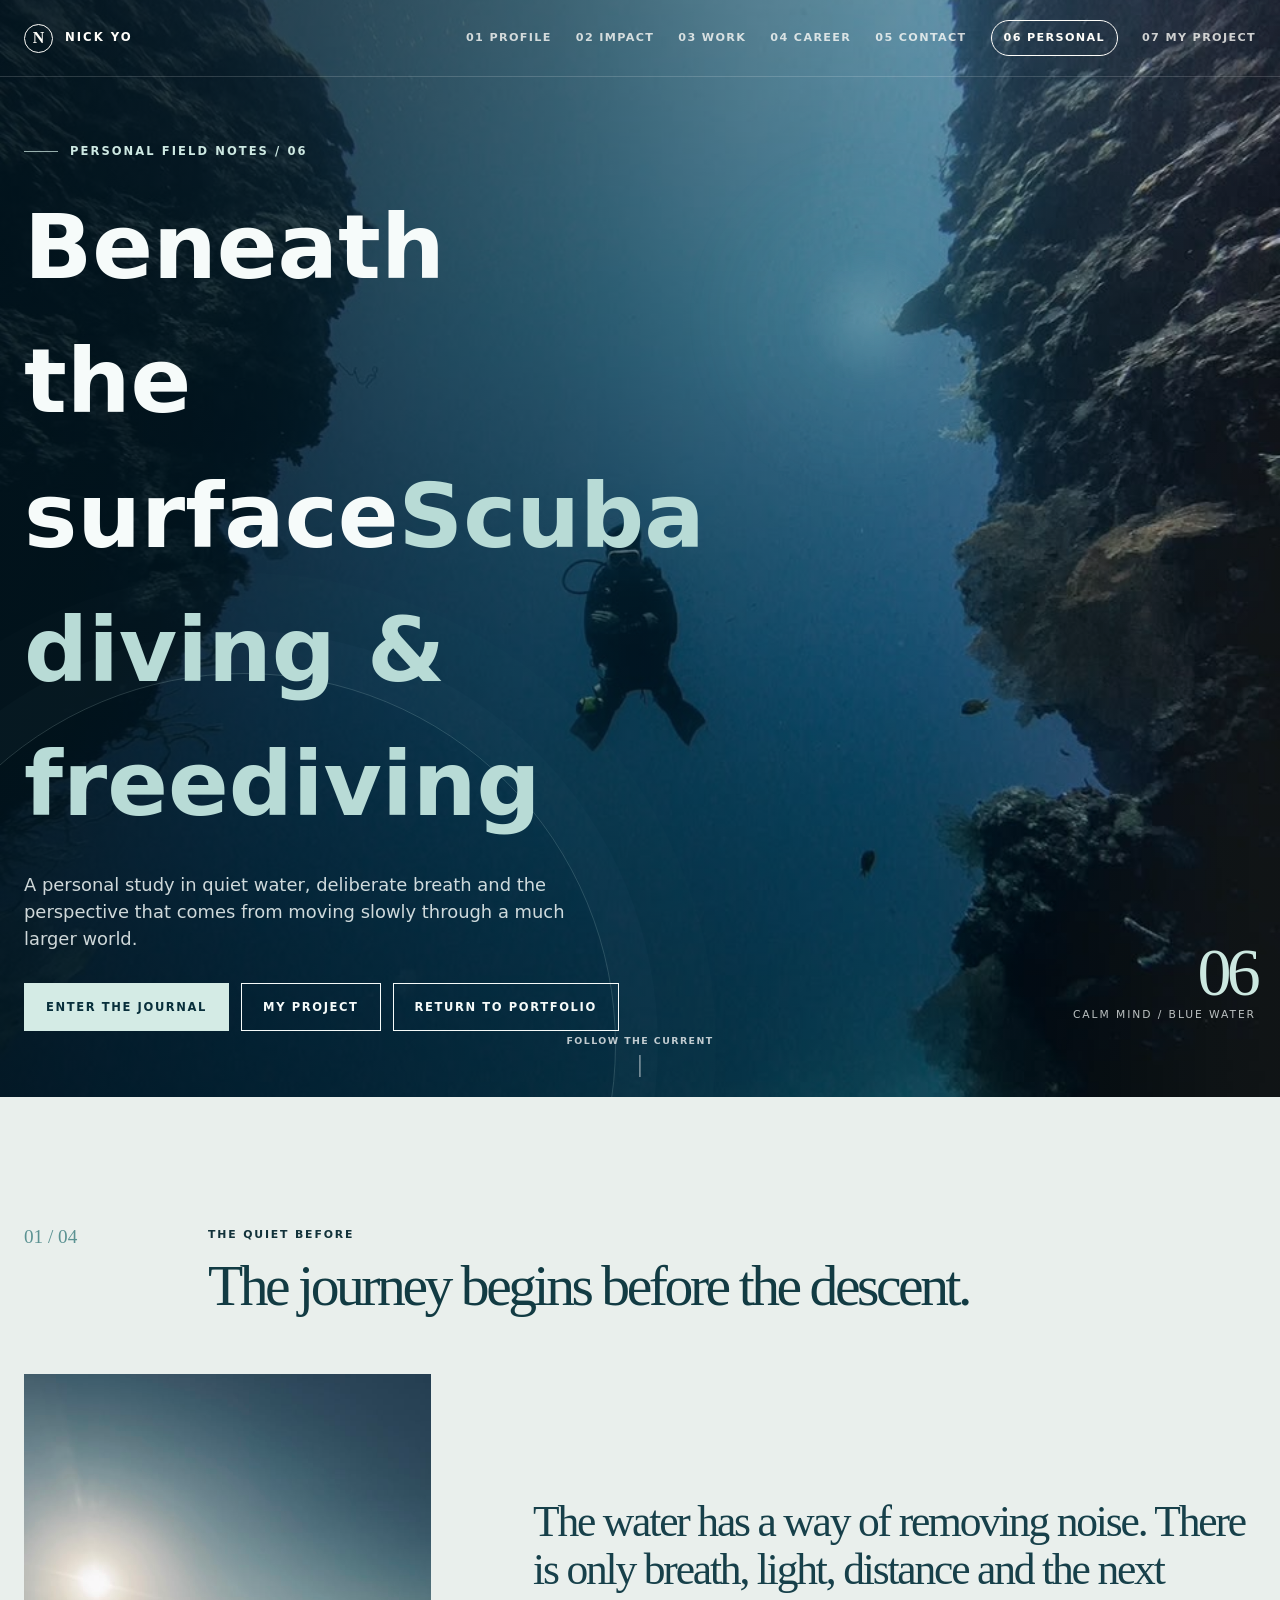
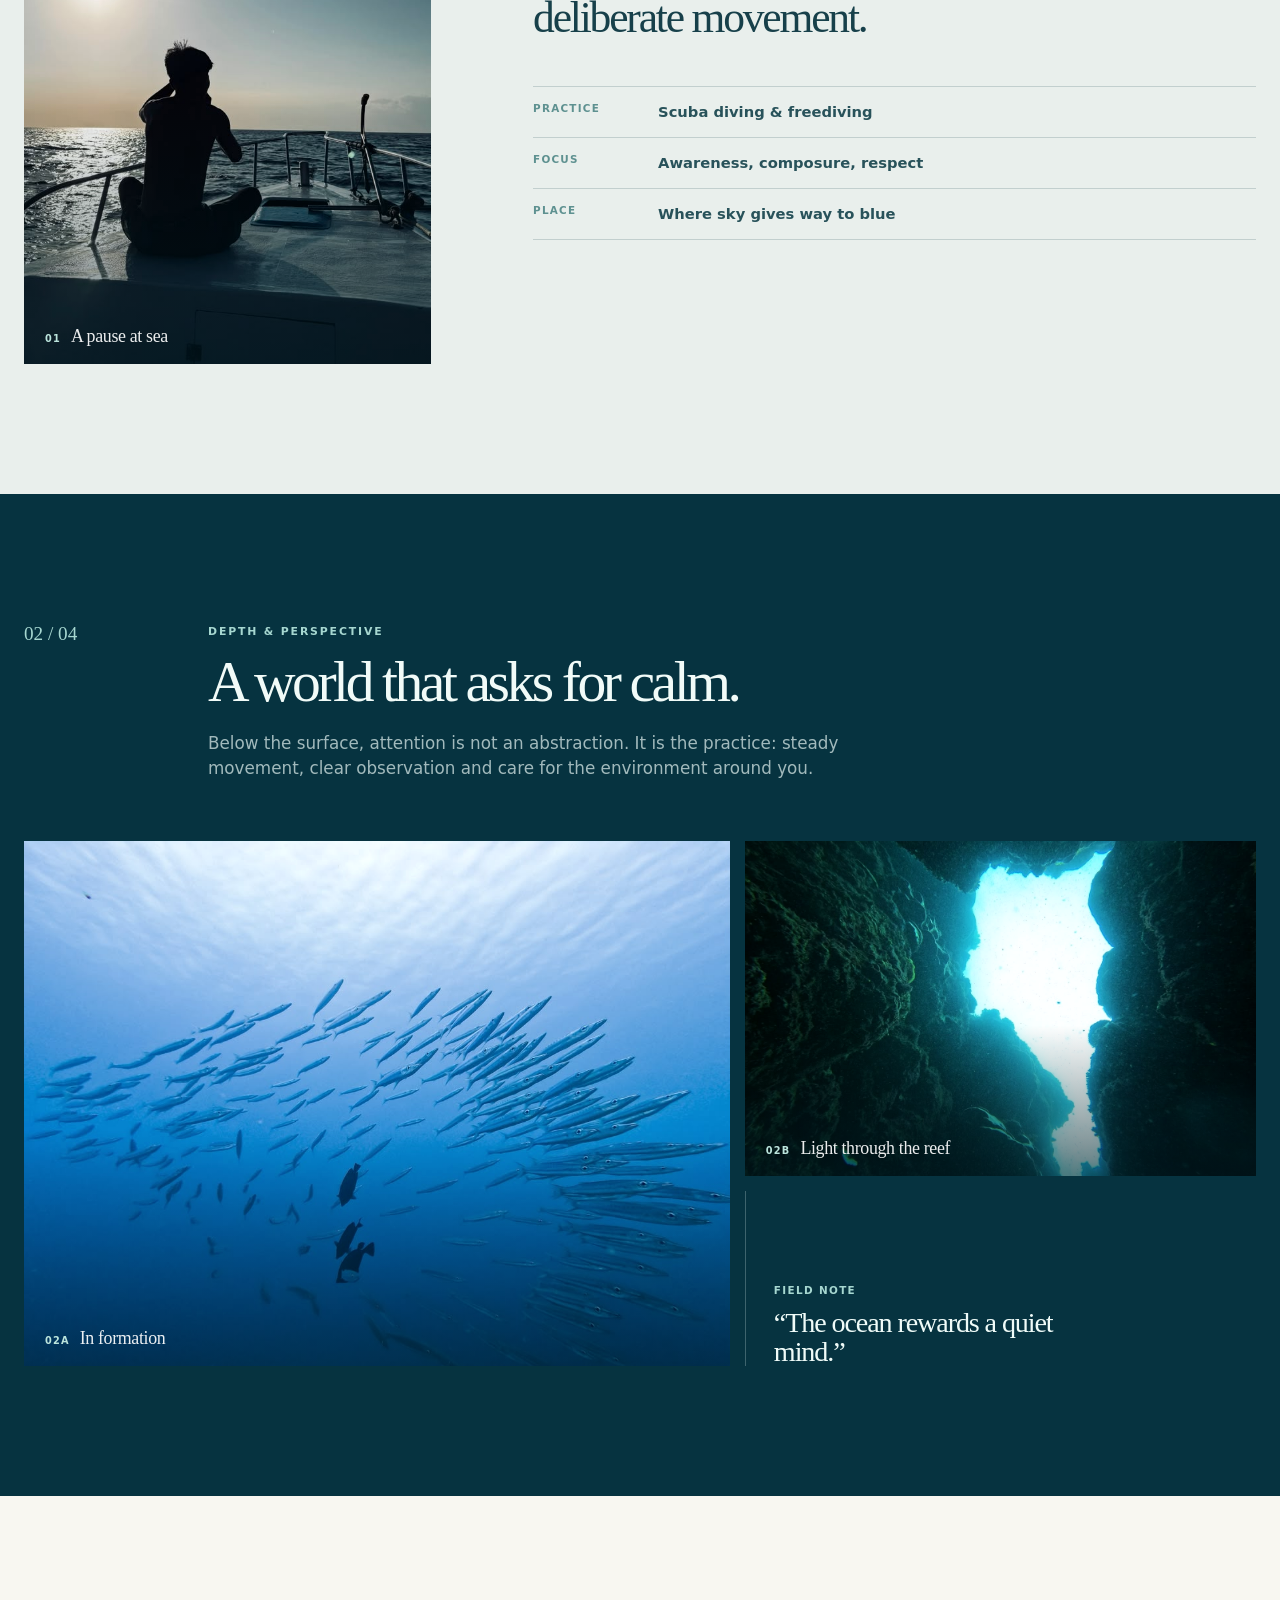
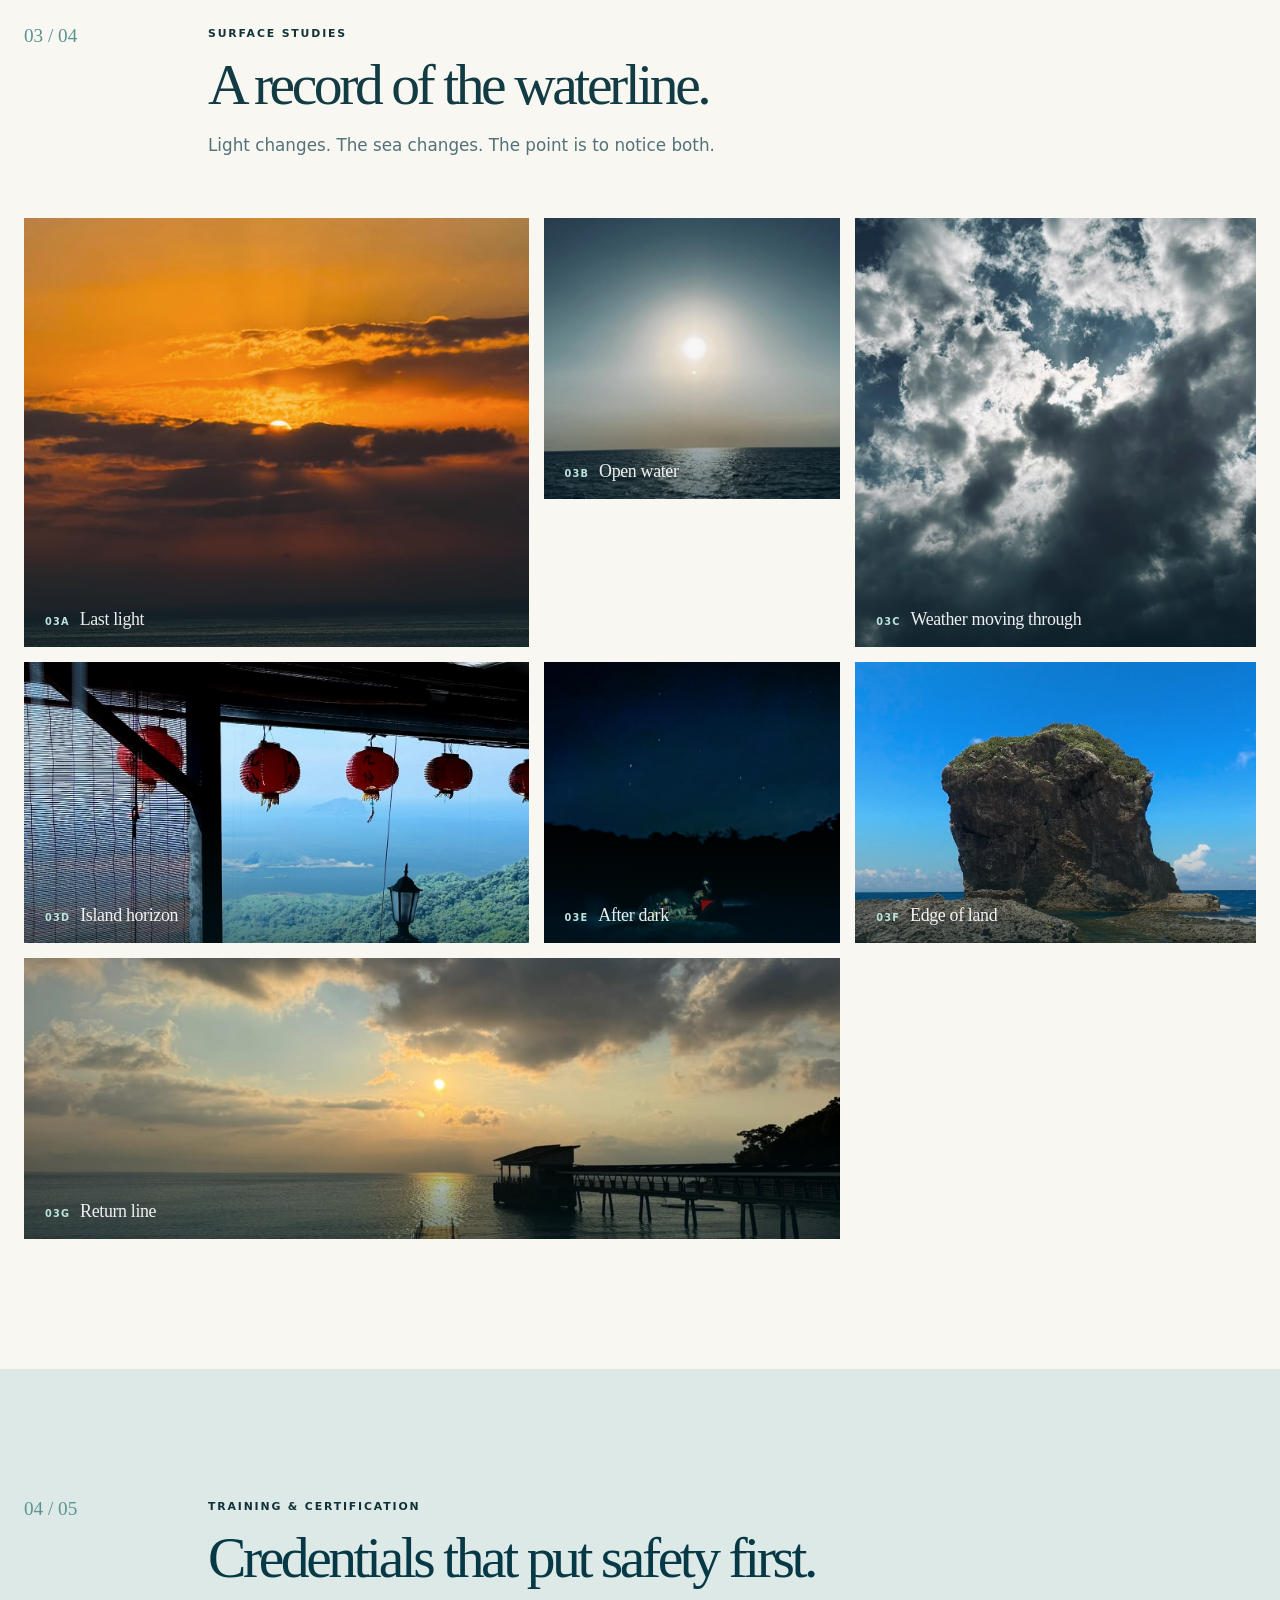
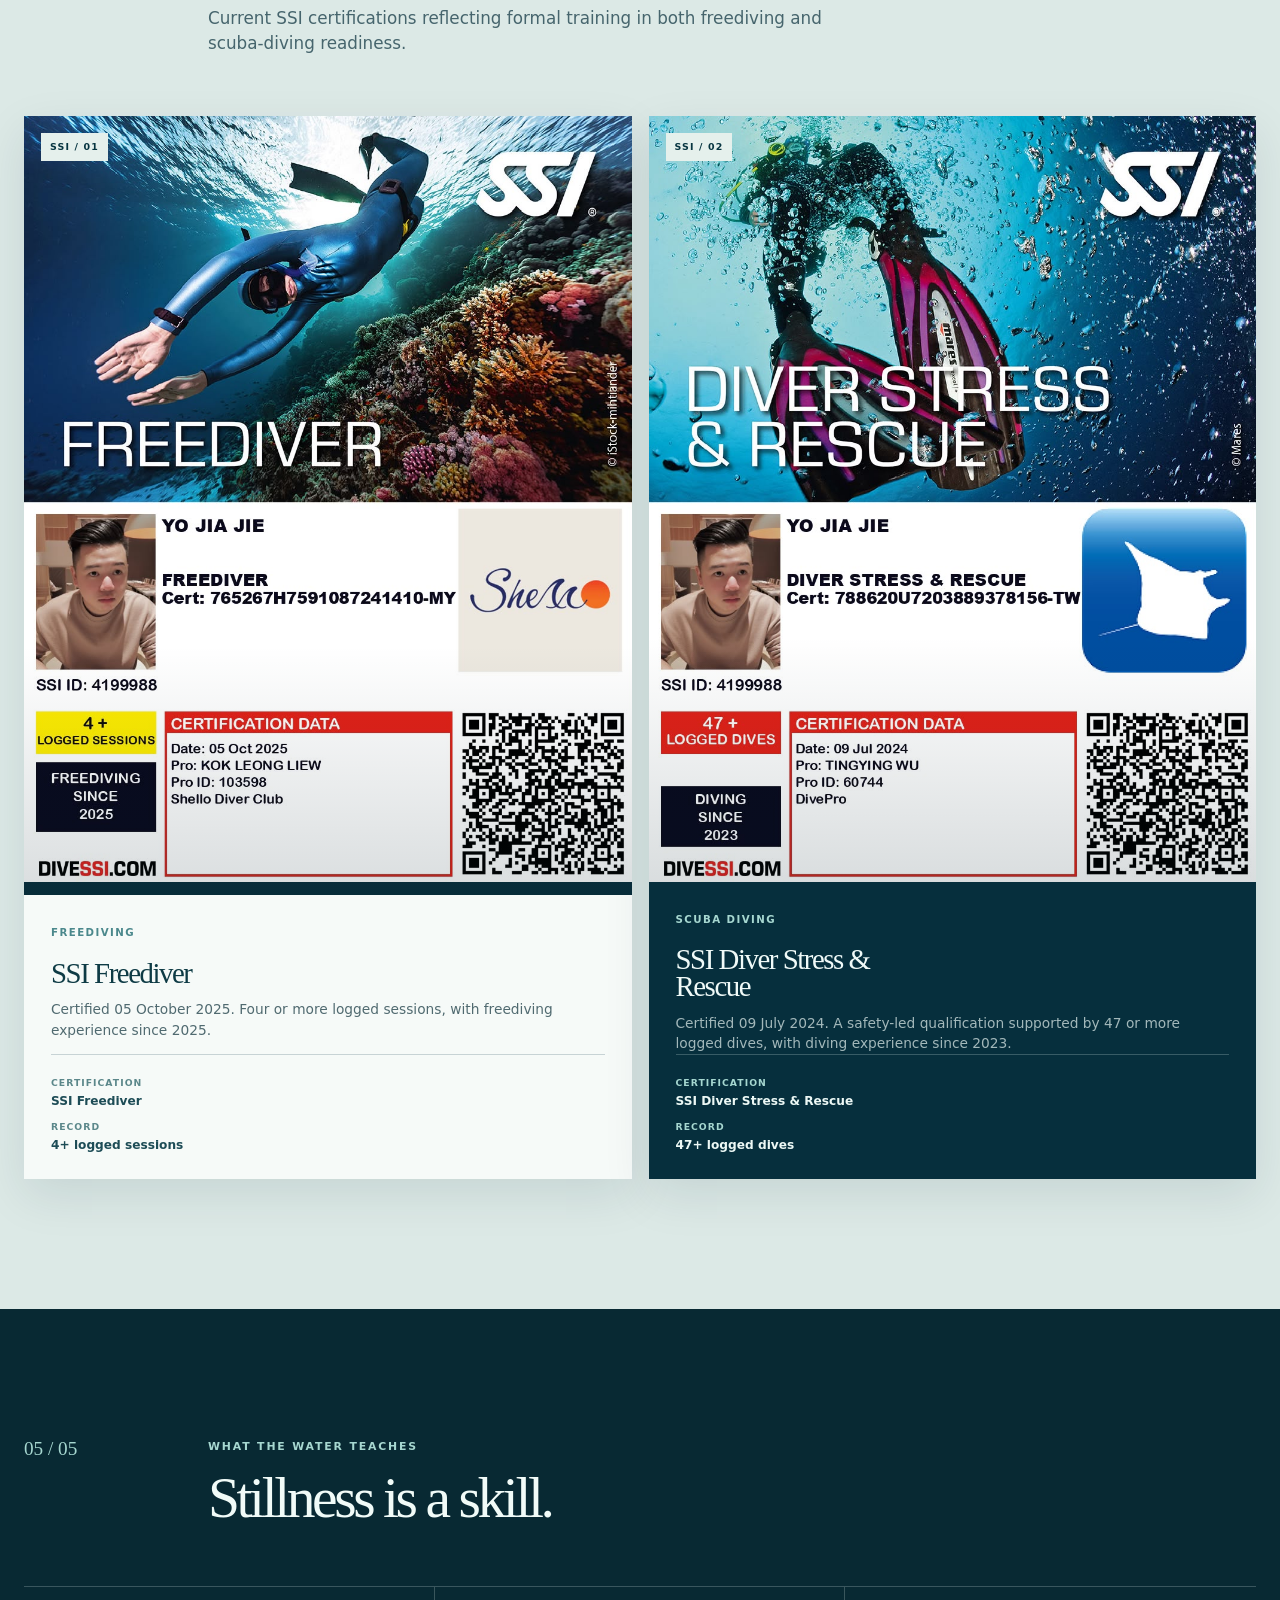
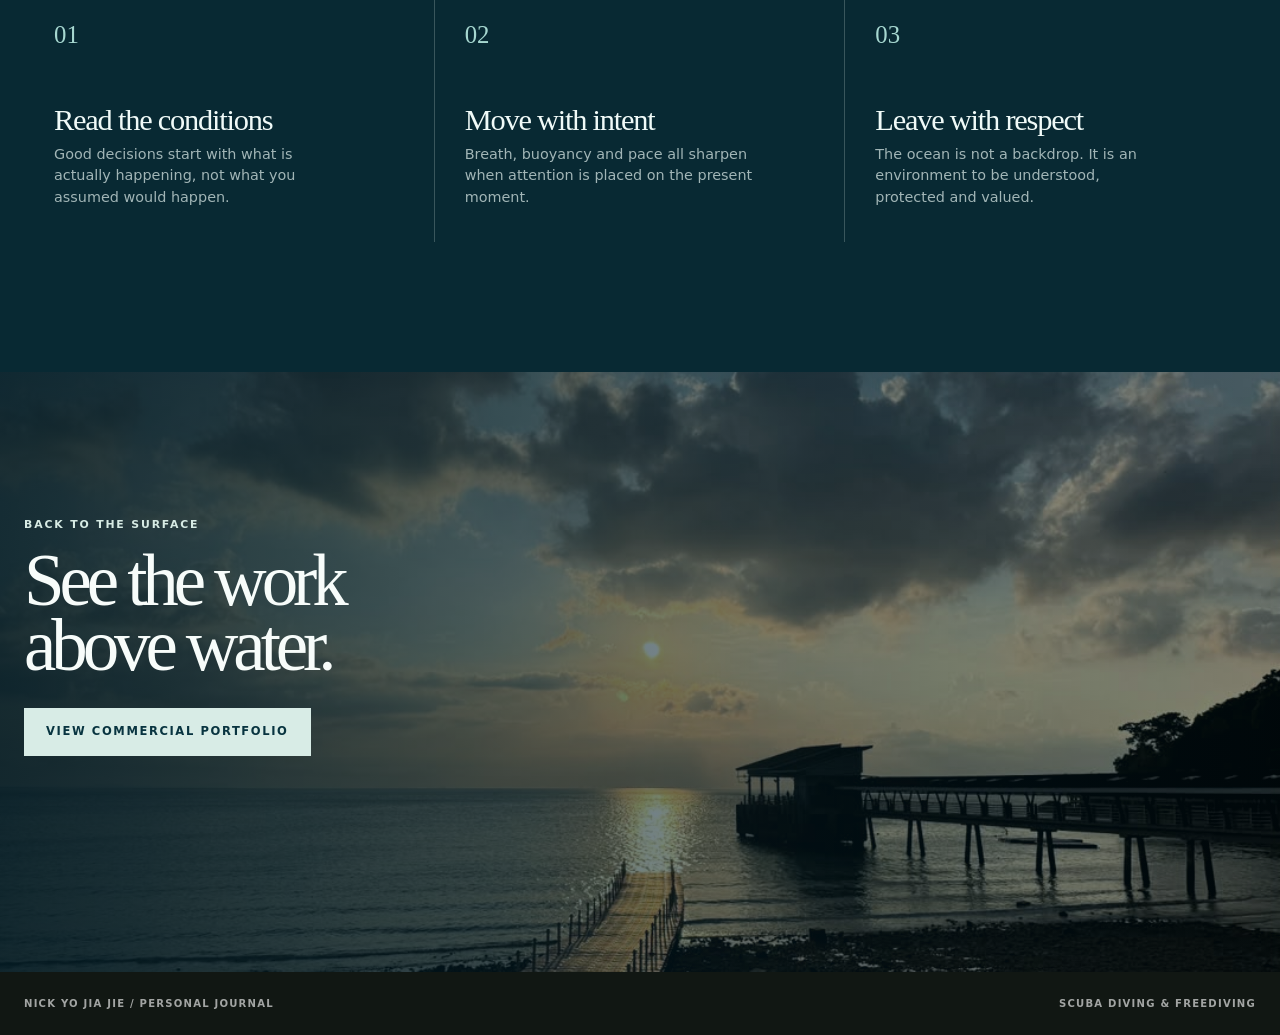
==== commit 118a2dc6: "Update personal.html" ====
--- a/personal.html
+++ b/personal.html
@@ -1,12 +1,22 @@
 <!doctype html>
 <html lang="en">
 <head>
+  <!-- Google tag (gtag.js) -->
+<script async src="https://www.googletagmanager.com/gtag/js?id=G-5TGK7476VW"></script>
+<script>
+  window.dataLayer = window.dataLayer || [];
+  function gtag(){dataLayer.push(arguments);}
+  gtag('js', new Date());
+
+  gtag('config', 'G-5TGK7476VW');
+</script>
   <meta charset="utf-8">
   <meta name="viewport" content="width=device-width, initial-scale=1">
   <meta name="description" content="Personal diving and freediving photography by Nick Yo Jia Jie.">
   <meta name="theme-color" content="#062a38">
   <title>Personal | Nick Yo Jia Jie</title>
   <link rel="stylesheet" href="assets/site.css">
+  <link rel="stylesheet" href="assets/thai-project.css">
 </head>
 <body class="personal-page">
   <header class="site-header">
@@ -19,6 +29,7 @@
         <a href="index.html#career">04 Career</a>
         <a href="index.html#contact">05 Contact</a>
         <a class="nav-personal active" href="#top" data-scroll>06 Personal</a>
+        <a class="nav-project" href="my-project.html">07 My Project</a>
       </nav>
       <button class="menu-toggle" type="button" aria-label="Open menu" aria-controls="mobile-menu" aria-expanded="false"><span></span></button>
     </div>
@@ -31,6 +42,7 @@
     <a href="index.html#career">04 / Career</a>
     <a href="index.html#contact">05 / Contact</a>
     <a href="#top" data-scroll>06 / Personal</a>
+    <a href="my-project.html">07 / My Project</a>
   </nav>
 
   <main id="top">
@@ -44,6 +56,7 @@
           <p class="hero-lead">A personal study in quiet water, deliberate breath and the perspective that comes from moving slowly through a much larger world.</p>
           <div class="hero-actions">
             <a class="button button-fill" href="#blue" data-scroll>Enter the journal</a>
+            <a class="button button-project" href="my-project.html">My Project</a>
             <a class="button" href="index.html">Return to portfolio</a>
           </div>
         </div>
